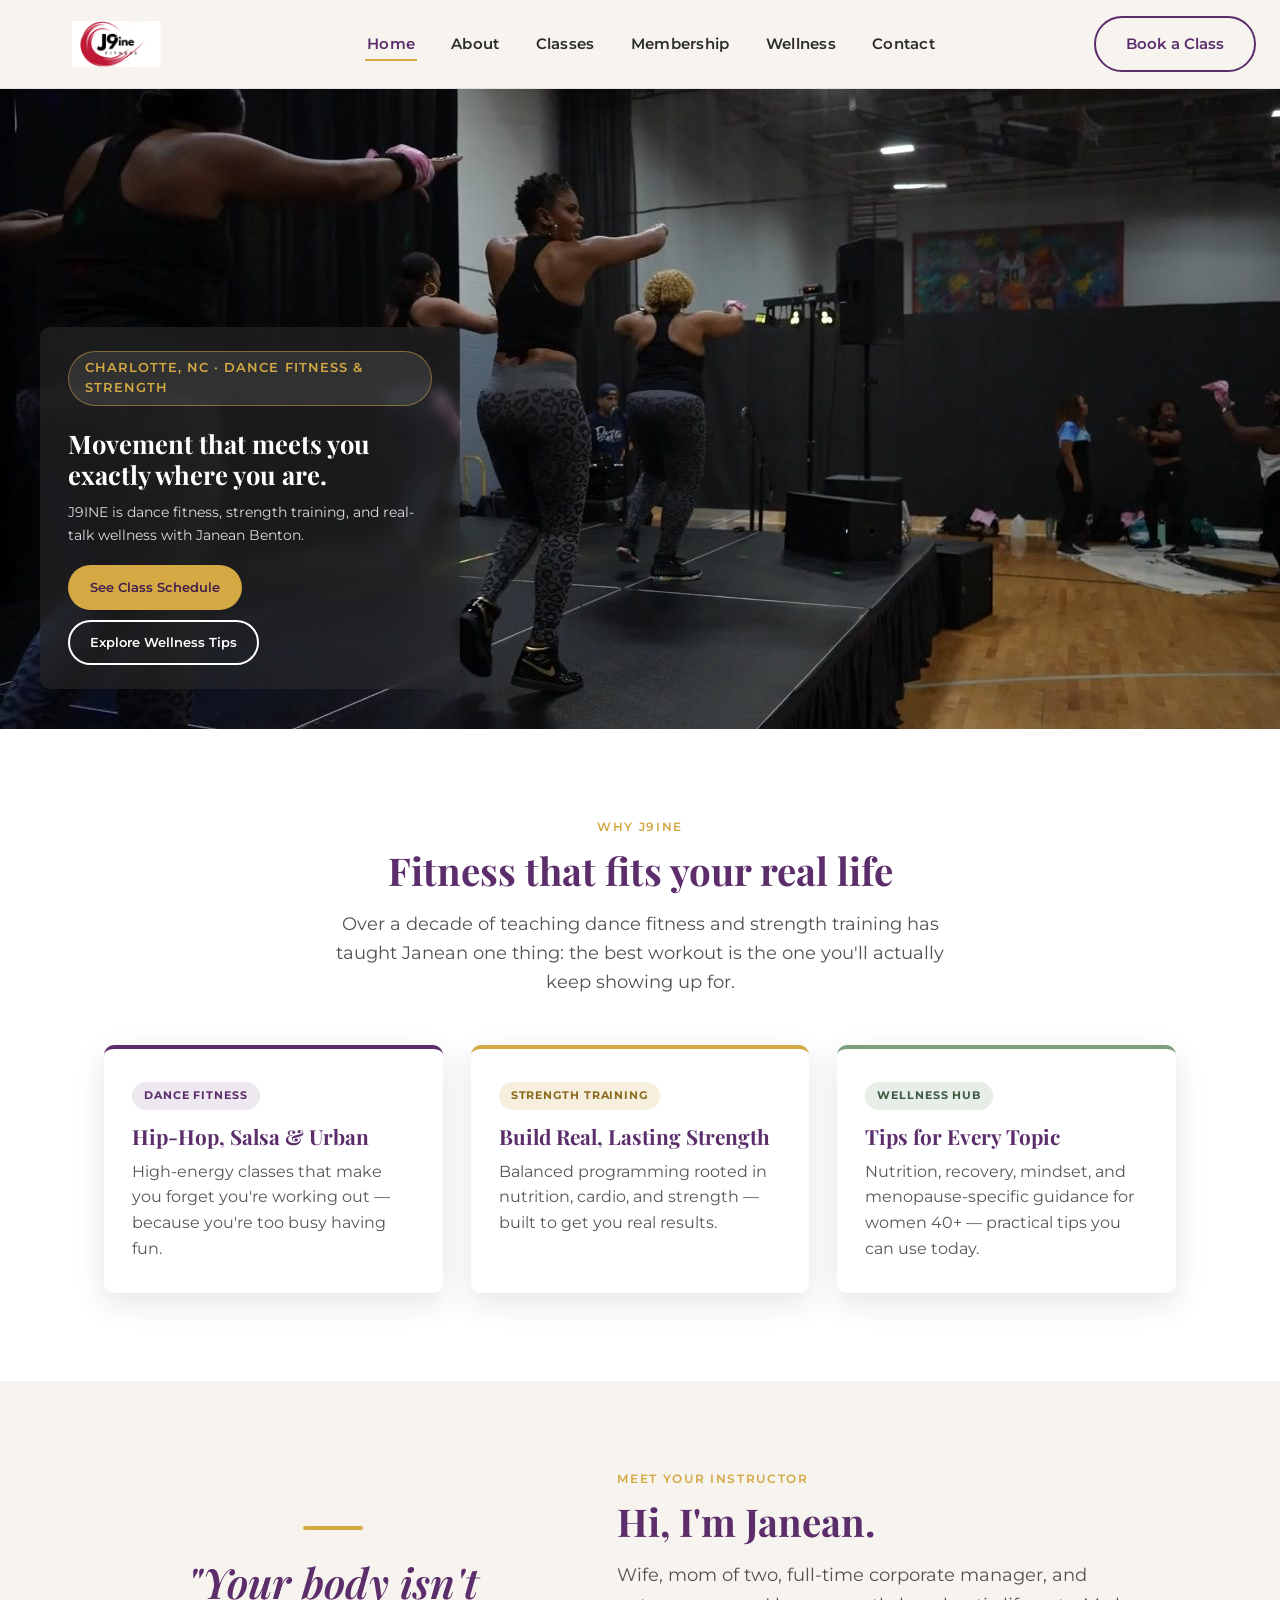
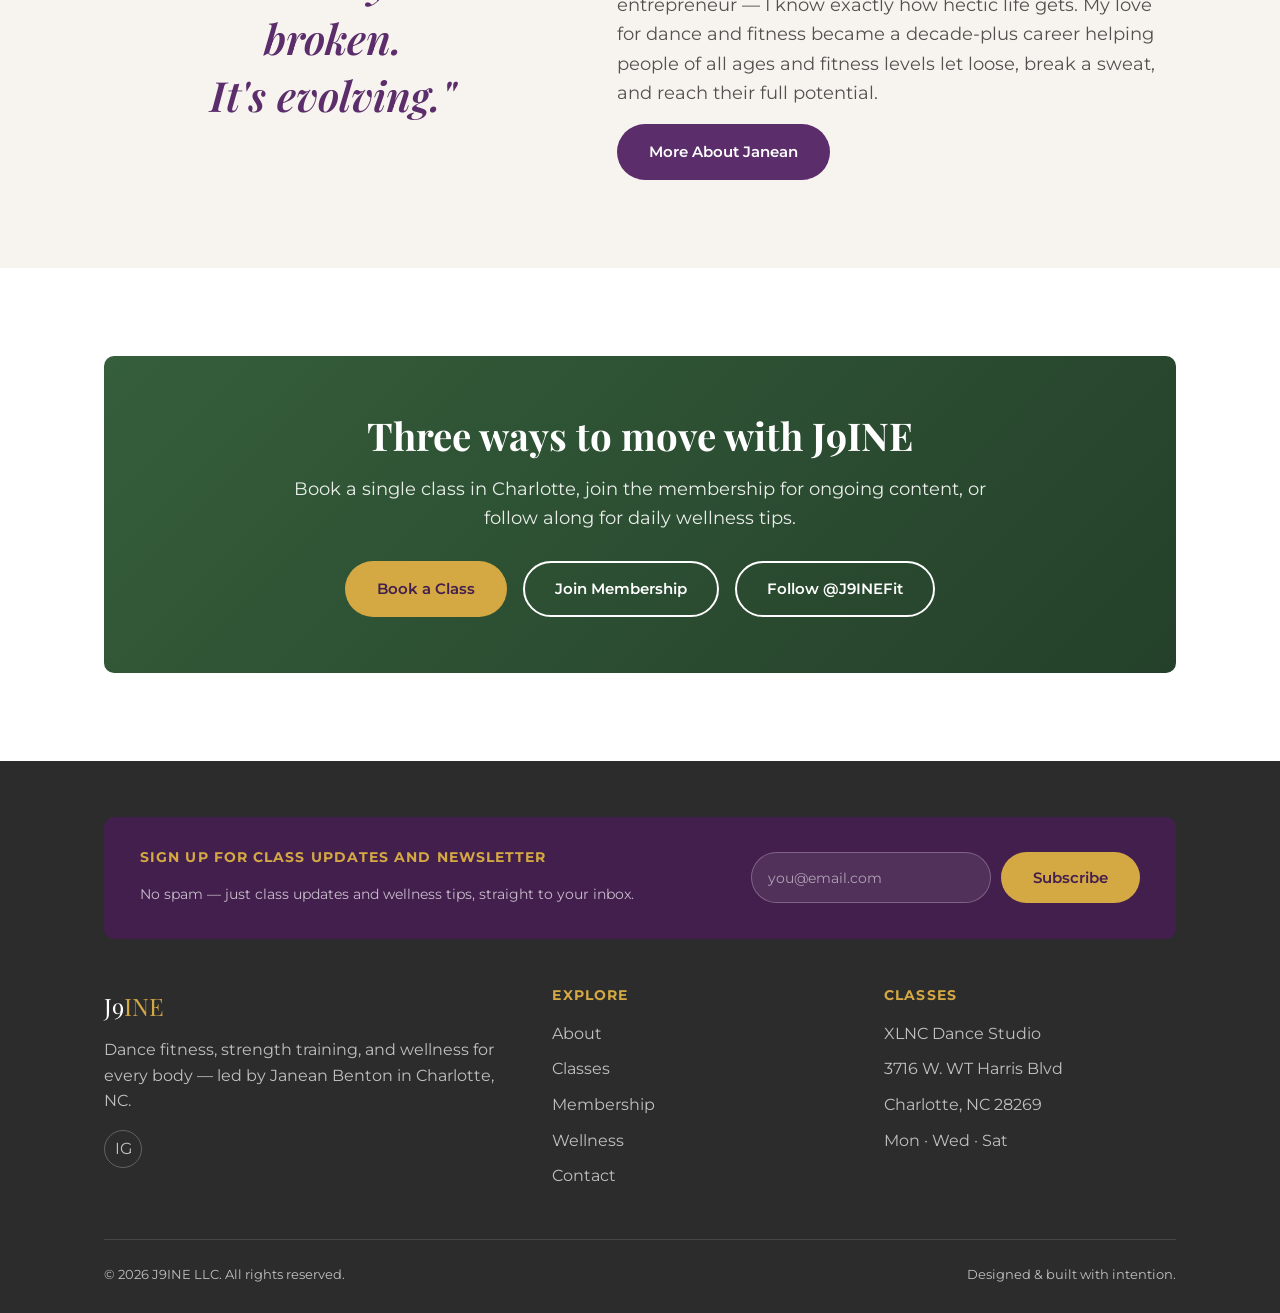
==== index.html @ dcf33125 "Use exact first-frame poster to eliminate hero video flash Extracted a real still frame from hero-vi" ====
<!doctype html>
<html lang="en">
<head>
<meta charset="UTF-8">
<meta name="viewport" content="width=device-width, initial-scale=1.0">
<title>J9INE | Dance Fitness &amp; Strength Training with Janean Benton</title>
<meta name="description" content="J9INE is dance fitness and strength training with Janean Benton in Charlotte, NC — plus a wellness hub with tips on nutrition, strength, mindset, and menopause fitness for women 40+.">
<link rel="canonical" href="https://www.j9ine.com/">

<meta property="og:type" content="website">
<meta property="og:title" content="J9INE | Dance Fitness & Strength Training with Janean Benton">
<meta property="og:description" content="Dance fitness, strength training, and wellness tips for every body and every stage — led by Janean Benton in Charlotte, NC.">
<meta property="og:url" content="https://www.j9ine.com/">
<meta property="og:site_name" content="J9INE">
<meta name="twitter:card" content="summary_large_image">

<link rel="icon" type="image/png" sizes="32x32" href="assets/favicon-32.png">
<link rel="apple-touch-icon" href="assets/apple-touch-icon.png">

<link rel="preconnect" href="https://fonts.googleapis.com">
<link rel="preconnect" href="https://fonts.gstatic.com" crossorigin>
<link href="https://fonts.googleapis.com/css2?family=Playfair+Display:ital,wght@0,600;0,700;1,500&family=Montserrat:wght@300;400;500;600;700&display=swap" rel="stylesheet">
<link rel="stylesheet" href="css/styles.css">

<script type="application/ld+json">
{
  "@context": "https://schema.org",
  "@type": "ExerciseGym",
  "name": "J9INE",
  "founder": {
    "@type": "Person",
    "name": "Janean Benton"
  },
  "url": "https://www.j9ine.com/",
  "address": {
    "@type": "PostalAddress",
    "streetAddress": "3716 W. WT Harris Blvd",
    "addressLocality": "Charlotte",
    "addressRegion": "NC",
    "postalCode": "28269",
    "addressCountry": "US"
  },
  "sameAs": [
    "https://www.instagram.com/J9INEFit"
  ]
}
</script>
</head>
<body>

<header class="site-header">
  <nav class="nav">
    <a href="index.html" class="logo"><img src="assets/logo.png" alt="J9INE Fitness"></a>
    <ul class="nav-links">
      <li><a href="index.html" class="active">Home</a></li>
      <li><a href="about.html">About</a></li>
      <li><a href="classes.html">Classes</a></li>
      <li><a href="membership.html">Membership</a></li>
      <li><a href="wellness.html">Wellness</a></li>
      <li><a href="contact.html">Contact</a></li>
    </ul>
    <div class="nav-cta">
      <a href="classes.html#book" class="btn btn-outline-plum">Book a Class</a>
      <button class="nav-toggle" aria-label="Toggle menu"><span></span><span></span><span></span></button>
    </div>
  </nav>
</header>

<section class="hero hero-video-hero">
  <video class="hero-bg-video" src="assets/hero-video.mp4" poster="assets/hero-poster.jpg" autoplay muted loop playsinline preload="auto"></video>
  <div class="hero-corner">
    <span class="hero-badge">Charlotte, NC · Dance Fitness &amp; Strength</span>
    <h1>Movement that meets you<br>exactly where you are.</h1>
    <p class="lede">J9INE is dance fitness, strength training, and real-talk wellness with Janean Benton.</p>
    <div class="cta-row">
      <a href="classes.html" class="btn btn-gold">See Class Schedule</a>
      <a href="wellness.html" class="btn btn-outline">Explore Wellness Tips</a>
    </div>
  </div>
</section>

<section>
  <div class="container">
    <div class="section-head">
      <span class="eyebrow">Why J9INE</span>
      <h2>Fitness that fits your real life</h2>
      <p class="lede" style="margin:0 auto;">Over a decade of teaching dance fitness and strength training has taught Janean one thing: the best workout is the one you'll actually keep showing up for.</p>
    </div>
    <div class="grid grid-3">
      <div class="card plum">
        <span class="tag tag-plum">Dance Fitness</span>
        <h3>Hip-Hop, Salsa &amp; Urban</h3>
        <p>High-energy classes that make you forget you're working out — because you're too busy having fun.</p>
      </div>
      <div class="card">
        <span class="tag tag-gold">Strength Training</span>
        <h3>Build Real, Lasting Strength</h3>
        <p>Balanced programming rooted in nutrition, cardio, and strength — built to get you real results.</p>
      </div>
      <div class="card sage">
        <span class="tag tag-sage">Wellness Hub</span>
        <h3>Tips for Every Topic</h3>
        <p>Nutrition, recovery, mindset, and menopause-specific guidance for women 40+ — practical tips you can use today.</p>
      </div>
    </div>
  </div>
</section>

<section class="section-cream">
  <div class="container split">
    <p class="big-quote">"Your body isn't broken.<br>It's evolving."</p>
    <div>
      <span class="eyebrow">Meet Your Instructor</span>
      <h2>Hi, I'm Janean.</h2>
      <p class="lede">Wife, mom of two, full-time corporate manager, and entrepreneur — I know exactly how hectic life gets. My love for dance and fitness became a decade-plus career helping people of all ages and fitness levels let loose, break a sweat, and reach their full potential.</p>
      <a href="about.html" class="btn btn-primary">More About Janean</a>
    </div>
  </div>
</section>

<section>
  <div class="container">
    <div class="cta-banner">
      <h2>Three ways to move with J9INE</h2>
      <p class="lede" style="margin:0 auto 28px;color:rgba(255,255,255,0.9);">Book a single class in Charlotte, join the membership for ongoing content, or follow along for daily wellness tips.</p>
      <div class="cta-row" style="justify-content:center;">
        <a href="classes.html#book" class="btn btn-gold">Book a Class</a>
        <a href="membership.html" class="btn btn-outline">Join Membership</a>
        <a href="https://www.instagram.com/J9INEFit" target="_blank" rel="noopener" class="btn btn-outline">Follow @J9INEFit</a>
      </div>
    </div>
  </div>
</section>

<footer class="site-footer">
  <div class="container">
    <div class="newsletter-bar">
      <div>
        <h4>Sign Up for Class Updates and Newsletter</h4>
        <p>No spam — just class updates and wellness tips, straight to your inbox.</p>
      </div>
      <form class="newsletter-form" action="https://formspree.io/f/YOUR_NEWSLETTER_FORM_ID" method="POST">
        <input type="email" name="email" placeholder="you@email.com" required>
        <input type="hidden" name="form_type" value="newsletter">
        <button type="submit" class="btn btn-gold">Subscribe</button>
      </form>
    </div>

    <div class="footer-grid">
      <div>
        <div class="footer-logo">J9<span>INE</span></div>
        <p>Dance fitness, strength training, and wellness for every body — led by Janean Benton in Charlotte, NC.</p>
        <div class="social-row">
          <a href="https://www.instagram.com/J9INEFit" target="_blank" rel="noopener" aria-label="Instagram">IG</a>
        </div>
      </div>
      <div>
        <h4>Explore</h4>
        <ul class="footer-links">
          <li><a href="about.html">About</a></li>
          <li><a href="classes.html">Classes</a></li>
          <li><a href="membership.html">Membership</a></li>
          <li><a href="wellness.html">Wellness</a></li>
          <li><a href="contact.html">Contact</a></li>
        </ul>
      </div>
      <div>
        <h4>Classes</h4>
        <ul class="footer-links">
          <li>XLNC Dance Studio</li>
          <li>3716 W. WT Harris Blvd</li>
          <li>Charlotte, NC 28269</li>
          <li>Mon · Wed · Sat</li>
        </ul>
      </div>
    </div>
    <div class="footer-bottom">
      <span>&copy; <span id="year"></span> J9INE LLC. All rights reserved.</span>
      <span>Designed &amp; built with intention.</span>
    </div>
  </div>
</footer>
<a href="classes.html#book" class="mobile-book-cta">Book a Class</a>
<script src="js/main.js"></script>
</body>
</html>
---- css/styles.css ----
/* ============================================
   J9INE — Design System
   Deep Plum / Warm Gold / Sage Green / Cream / Charcoal
   ============================================ */

:root {
  --plum: #5C2D6B;
  --plum-dark: #431f4d;
  --gold: #D4A843;
  --sage: #7A9E7E;
  --cream: #F7F3EE;
  --charcoal: #2C2C2C;
  --white: #FFFFFF;

  --font-display: 'Playfair Display', Georgia, serif;
  --font-body: 'Montserrat', -apple-system, BlinkMacSystemFont, sans-serif;

  --container: 1120px;
  --radius: 10px;
  --shadow: 0 10px 30px rgba(44, 44, 44, 0.12);
}

*, *::before, *::after { box-sizing: border-box; }

html { scroll-behavior: smooth; }

body {
  margin: 0;
  font-family: var(--font-body);
  color: var(--charcoal);
  background: var(--white);
  line-height: 1.6;
  -webkit-font-smoothing: antialiased;
}

img { max-width: 100%; display: block; }

a { color: inherit; text-decoration: none; }

.container {
  width: 100%;
  max-width: var(--container);
  margin: 0 auto;
  padding: 0 24px;
}

h1, h2, h3, h4 {
  font-family: var(--font-display);
  color: var(--plum);
  line-height: 1.2;
  margin: 0 0 16px;
}

h1 { font-size: clamp(2.2rem, 5vw, 3.6rem); }
h2 { font-size: clamp(1.7rem, 3.5vw, 2.4rem); }
h3 { font-size: 1.3rem; }

p { margin: 0 0 16px; }

.eyebrow {
  font-family: var(--font-body);
  font-weight: 600;
  letter-spacing: 0.14em;
  text-transform: uppercase;
  font-size: 0.75rem;
  color: var(--gold);
  display: block;
  margin-bottom: 10px;
}

.lede {
  font-size: 1.15rem;
  color: #55504f;
  max-width: 60ch;
}

/* ---------- Buttons ---------- */
.btn {
  display: inline-block;
  font-family: var(--font-body);
  font-weight: 600;
  font-size: 0.95rem;
  padding: 14px 30px;
  border-radius: 999px;
  border: 2px solid transparent;
  cursor: pointer;
  transition: transform 0.15s ease, box-shadow 0.15s ease, background 0.15s ease, color 0.15s ease;
}
.btn:hover { transform: translateY(-2px); }

.btn-primary {
  background: var(--plum);
  color: var(--white);
}
.btn-primary:hover { background: var(--plum-dark); box-shadow: var(--shadow); }

.btn-gold {
  background: var(--gold);
  color: var(--plum-dark);
}
.btn-gold:hover { box-shadow: var(--shadow); }

.btn-outline {
  background: transparent;
  color: var(--white);
  border-color: var(--white);
}
.btn-outline:hover { background: var(--white); color: var(--plum); }

.btn-outline-plum {
  background: transparent;
  color: var(--plum);
  border-color: var(--plum);
}
.btn-outline-plum:hover { background: var(--plum); color: var(--white); }

.cta-row {
  display: flex;
  gap: 16px;
  flex-wrap: wrap;
}

/* ---------- Header / Nav ---------- */
.site-header {
  position: sticky;
  top: 0;
  z-index: 100;
  background: rgba(247, 243, 238, 0.92);
  backdrop-filter: blur(6px);
  border-bottom: 1px solid rgba(92, 45, 107, 0.1);
}

.nav {
  display: flex;
  align-items: center;
  justify-content: space-between;
  padding: 16px 24px;
}

.logo {
  display: flex;
  align-items: center;
  font-family: var(--font-display);
  font-weight: 700;
  font-size: 1.6rem;
  color: var(--plum);
  letter-spacing: 0.03em;
}
.logo span { color: var(--gold); }
.logo img {
  height: 46px;
  width: auto;
  display: block;
}

.nav-links {
  display: flex;
  gap: 32px;
  list-style: none;
  margin: 0;
  padding: 0;
}

.nav-links a {
  font-weight: 600;
  font-size: 0.92rem;
  letter-spacing: 0.02em;
  color: var(--charcoal);
  padding: 6px 2px;
  border-bottom: 2px solid transparent;
  transition: color 0.15s ease, border-color 0.15s ease;
}
.nav-links a:hover,
.nav-links a.active {
  color: var(--plum);
  border-color: var(--gold);
}

.nav-cta { display: flex; gap: 12px; align-items: center; }

.nav-toggle {
  display: none;
  background: none;
  border: none;
  cursor: pointer;
  padding: 8px;
}
.nav-toggle span {
  display: block;
  width: 26px;
  height: 2px;
  background: var(--plum);
  margin: 5px 0;
  transition: 0.2s;
}

/* ---------- Hero ---------- */
.hero {
  background: linear-gradient(160deg, var(--plum) 0%, var(--plum-dark) 65%);
  color: var(--white);
  padding: 96px 0 110px;
  position: relative;
  overflow: hidden;
}
.hero::after {
  content: "";
  position: absolute;
  right: -120px;
  top: -120px;
  width: 420px;
  height: 420px;
  border-radius: 50%;
  background: radial-gradient(circle, rgba(212,168,67,0.35) 0%, rgba(212,168,67,0) 70%);
}
.hero .container { position: relative; z-index: 1; }
.hero h1 { color: var(--white); }
.hero .lede { color: rgba(255,255,255,0.85); }

.hero-video-hero {
  padding: 0;
  min-height: 640px;
  display: flex;
  align-items: flex-end;
  justify-content: flex-start;
}
.hero-video-hero::after {
  display: none;
}
.hero-bg-video {
  position: absolute;
  inset: 0;
  width: 100%;
  height: 100%;
  object-fit: cover;
  z-index: 0;
}
.hero-corner {
  position: relative;
  z-index: 2;
  max-width: 420px;
  margin: 0 0 40px 40px;
  padding: 24px 28px;
  background: rgba(44,44,44,0.55);
  backdrop-filter: blur(6px);
  -webkit-backdrop-filter: blur(6px);
  border-radius: var(--radius);
}
.hero-corner h1 {
  font-size: clamp(1.3rem, 2vw, 1.8rem);
  margin-bottom: 12px;
}
.hero-corner .lede {
  font-size: 0.9rem;
  margin-bottom: 18px;
}
.hero-corner .cta-row {
  gap: 10px;
}
.hero-corner .btn {
  padding: 10px 20px;
  font-size: 0.82rem;
}

.about-photo {
  justify-self: center;
  max-height: 480px;
  width: auto;
  max-width: 100%;
  object-fit: contain;
  filter: drop-shadow(0 20px 30px rgba(0,0,0,0.25));
}

.big-quote {
  font-family: var(--font-display);
  font-style: italic;
  font-weight: 600;
  color: var(--plum);
  font-size: clamp(1.8rem, 3.4vw, 2.6rem);
  line-height: 1.35;
  text-align: center;
  max-width: 14ch;
  margin: 0 auto;
  position: relative;
}
.big-quote::before {
  content: "";
  display: block;
  width: 60px;
  height: 4px;
  background: var(--gold);
  margin: 0 auto 24px;
  border-radius: 2px;
}

.hero-badge {
  display: inline-flex;
  align-items: center;
  gap: 8px;
  background: rgba(255,255,255,0.1);
  border: 1px solid rgba(212,168,67,0.5);
  color: var(--gold);
  padding: 6px 16px;
  border-radius: 999px;
  font-size: 0.8rem;
  font-weight: 600;
  letter-spacing: 0.08em;
  text-transform: uppercase;
  margin-bottom: 22px;
}

/* ---------- Sections ---------- */
section { padding: 88px 0; }
.section-cream { background: var(--cream); }
.section-charcoal { background: var(--charcoal); color: var(--white); }
.section-charcoal h2, .section-charcoal h3 { color: var(--white); }
.section-charcoal .lede { color: rgba(255,255,255,0.75); }

.section-head {
  max-width: 640px;
  margin: 0 auto 48px;
  text-align: center;
}
.section-head.left { margin: 0 0 48px; text-align: left; }

/* ---------- Cards / Grids ---------- */
.grid {
  display: grid;
  gap: 28px;
}
.grid-3 { grid-template-columns: repeat(3, 1fr); }
.grid-2 { grid-template-columns: repeat(2, 1fr); }

.card {
  background: var(--white);
  border-radius: var(--radius);
  padding: 32px 28px;
  box-shadow: var(--shadow);
  border-top: 4px solid var(--gold);
}
.card.plum { border-top-color: var(--plum); }
.card.sage { border-top-color: var(--sage); }

.card h3 { margin-bottom: 10px; }
.card p { color: #5a5654; margin-bottom: 0; }

.tag {
  display: inline-block;
  font-size: 0.7rem;
  font-weight: 700;
  letter-spacing: 0.08em;
  text-transform: uppercase;
  padding: 5px 12px;
  border-radius: 999px;
  margin-bottom: 14px;
}
.tag-plum { background: rgba(92,45,107,0.1); color: var(--plum); }
.tag-gold { background: rgba(212,168,67,0.18); color: #8a6b1f; }
.tag-sage { background: rgba(122,158,126,0.18); color: #3f5a42; }

/* ---------- About / image split ---------- */
.split {
  display: grid;
  grid-template-columns: 0.9fr 1.1fr;
  gap: 56px;
  align-items: center;
}
.split img, .img-placeholder {
  border-radius: var(--radius);
  box-shadow: var(--shadow);
}
.img-placeholder {
  aspect-ratio: 4/5;
  background: linear-gradient(150deg, var(--sage), var(--plum));
  display: flex;
  align-items: center;
  justify-content: center;
  color: rgba(255,255,255,0.85);
  font-family: var(--font-display);
  font-style: italic;
  text-align: center;
  padding: 24px;
}

/* ---------- Schedule table ---------- */
.schedule {
  width: 100%;
  border-collapse: collapse;
  background: var(--white);
  border-radius: var(--radius);
  overflow: hidden;
  box-shadow: var(--shadow);
}
.schedule th, .schedule td {
  padding: 16px 20px;
  text-align: left;
  border-bottom: 1px solid #eee6dc;
}
.schedule th {
  background: var(--plum);
  color: var(--white);
  font-size: 0.8rem;
  letter-spacing: 0.06em;
  text-transform: uppercase;
}
.schedule tr:last-child td { border-bottom: none; }

/* ---------- Forms ---------- */
.form {
  max-width: 620px;
  margin: 0 auto;
  background: var(--white);
  padding: 40px;
  border-radius: var(--radius);
  box-shadow: var(--shadow);
}
.form label {
  display: block;
  font-weight: 600;
  font-size: 0.85rem;
  margin-bottom: 6px;
  color: var(--plum);
}
.form input, .form textarea, .form select {
  width: 100%;
  padding: 12px 14px;
  margin-bottom: 20px;
  border: 1px solid #ddd3c8;
  border-radius: 8px;
  font-family: var(--font-body);
  font-size: 0.95rem;
  background: var(--cream);
}
.form input:focus, .form textarea:focus {
  outline: 2px solid var(--gold);
  outline-offset: 1px;
}

/* ---------- CTA banner ---------- */
.cta-banner {
  background: linear-gradient(135deg, #355E3B, #24402a);
  color: var(--white);
  border-radius: var(--radius);
  padding: 56px;
  text-align: center;
}
.cta-banner h2 { color: var(--white); }

/* ---------- Newsletter ---------- */
.newsletter-bar {
  background: var(--plum-dark);
  border-radius: var(--radius);
  padding: 32px 36px;
  margin-bottom: 48px;
  display: flex;
  align-items: center;
  justify-content: space-between;
  flex-wrap: wrap;
  gap: 20px;
}
.newsletter-bar h4 {
  color: var(--white);
  font-family: var(--font-display);
  font-size: 1.3rem;
  font-weight: 700;
  text-transform: none;
  letter-spacing: 0;
  margin: 0 0 4px;
}
.newsletter-bar p {
  margin: 0;
  color: rgba(255,255,255,0.7);
  font-size: 0.9rem;
}
.newsletter-form {
  display: flex;
  gap: 10px;
  flex-wrap: wrap;
}
.newsletter-form input[type="email"] {
  padding: 12px 16px;
  border-radius: 999px;
  border: 1px solid rgba(255,255,255,0.25);
  background: rgba(255,255,255,0.08);
  color: var(--white);
  font-family: var(--font-body);
  font-size: 0.9rem;
  min-width: 240px;
}
.newsletter-form input[type="email"]::placeholder { color: rgba(255,255,255,0.55); }
.newsletter-form input[type="email"]:focus {
  outline: 2px solid var(--gold);
  outline-offset: 1px;
}

/* ---------- Footer ---------- */
.site-footer {
  background: var(--charcoal);
  color: rgba(255,255,255,0.7);
  padding: 56px 0 28px;
}
.footer-grid {
  display: grid;
  grid-template-columns: 1.4fr 1fr 1fr;
  gap: 40px;
  margin-bottom: 40px;
}
.site-footer h4 {
  color: var(--gold);
  font-family: var(--font-body);
  font-size: 0.85rem;
  letter-spacing: 0.08em;
  text-transform: uppercase;
  margin-bottom: 18px;
}
.footer-logo {
  font-family: var(--font-display);
  font-size: 1.5rem;
  color: var(--white);
  margin-bottom: 12px;
}
.footer-logo span { color: var(--gold); }
.footer-links { list-style: none; padding: 0; margin: 0; }
.footer-links li { margin-bottom: 10px; }
.footer-links a:hover { color: var(--gold); }
.social-row { display: flex; gap: 14px; margin-top: 8px; }
.social-row a {
  width: 38px; height: 38px;
  border: 1px solid rgba(255,255,255,0.25);
  border-radius: 50%;
  display: flex; align-items: center; justify-content: center;
  transition: background 0.15s ease, border-color 0.15s ease;
}
.social-row a:hover { background: var(--gold); border-color: var(--gold); color: var(--charcoal); }
.footer-bottom {
  border-top: 1px solid rgba(255,255,255,0.12);
  padding-top: 24px;
  font-size: 0.82rem;
  display: flex;
  justify-content: space-between;
  flex-wrap: wrap;
  gap: 12px;
}

/* ---------- Wellness article ---------- */
.article-hero {
  background: var(--charcoal);
  color: var(--white);
  padding: 70px 0 50px;
}
.article-body {
  max-width: 700px;
  margin: 0 auto;
  padding: 56px 24px;
}
.article-body h2 { margin-top: 40px; }
.article-body ul { padding-left: 22px; }
.article-body li { margin-bottom: 8px; }
.back-link { font-weight: 600; color: var(--plum); }

/* ---------- Mobile sticky booking CTA ---------- */
.mobile-book-cta {
  display: none;
}

/* ---------- Responsive ---------- */
@media (max-width: 860px) {
  .split { grid-template-columns: 1fr; }
  .grid-3 { grid-template-columns: 1fr 1fr; }
  .footer-grid { grid-template-columns: 1fr 1fr; }
  .about-photo { max-height: 320px; }
  .hero-video-hero { min-height: 480px; }
  .hero-corner { margin: 0 20px 24px; max-width: none; }
}

@media (max-width: 680px) {
  .nav-links, .nav-cta .btn-outline-plum { display: none; }
  .nav-toggle { display: block; }
  .nav.open .nav-links {
    display: flex;
    position: absolute;
    top: 100%;
    left: 0;
    right: 0;
    background: var(--cream);
    flex-direction: column;
    padding: 20px 24px;
    gap: 18px;
    border-bottom: 1px solid rgba(92,45,107,0.1);
  }
  .grid-3, .grid-2 { grid-template-columns: 1fr; }
  .footer-grid { grid-template-columns: 1fr; }
  .cta-banner { padding: 36px 24px; }
  .form { padding: 28px; }
  .newsletter-bar { flex-direction: column; align-items: flex-start; padding: 24px; }
  .newsletter-form { width: 100%; }
  .newsletter-form input[type="email"] { flex: 1; min-width: 0; }

  body { padding-bottom: 74px; }
  .mobile-book-cta {
    display: flex;
    align-items: center;
    justify-content: center;
    position: fixed;
    left: 50%;
    bottom: 18px;
    transform: translateX(-50%);
    z-index: 300;
    background: var(--gold);
    color: var(--plum-dark);
    font-weight: 700;
    font-size: 0.95rem;
    padding: 14px 34px;
    border-radius: 999px;
    box-shadow: 0 10px 26px rgba(0,0,0,0.35);
    white-space: nowrap;
  }
}
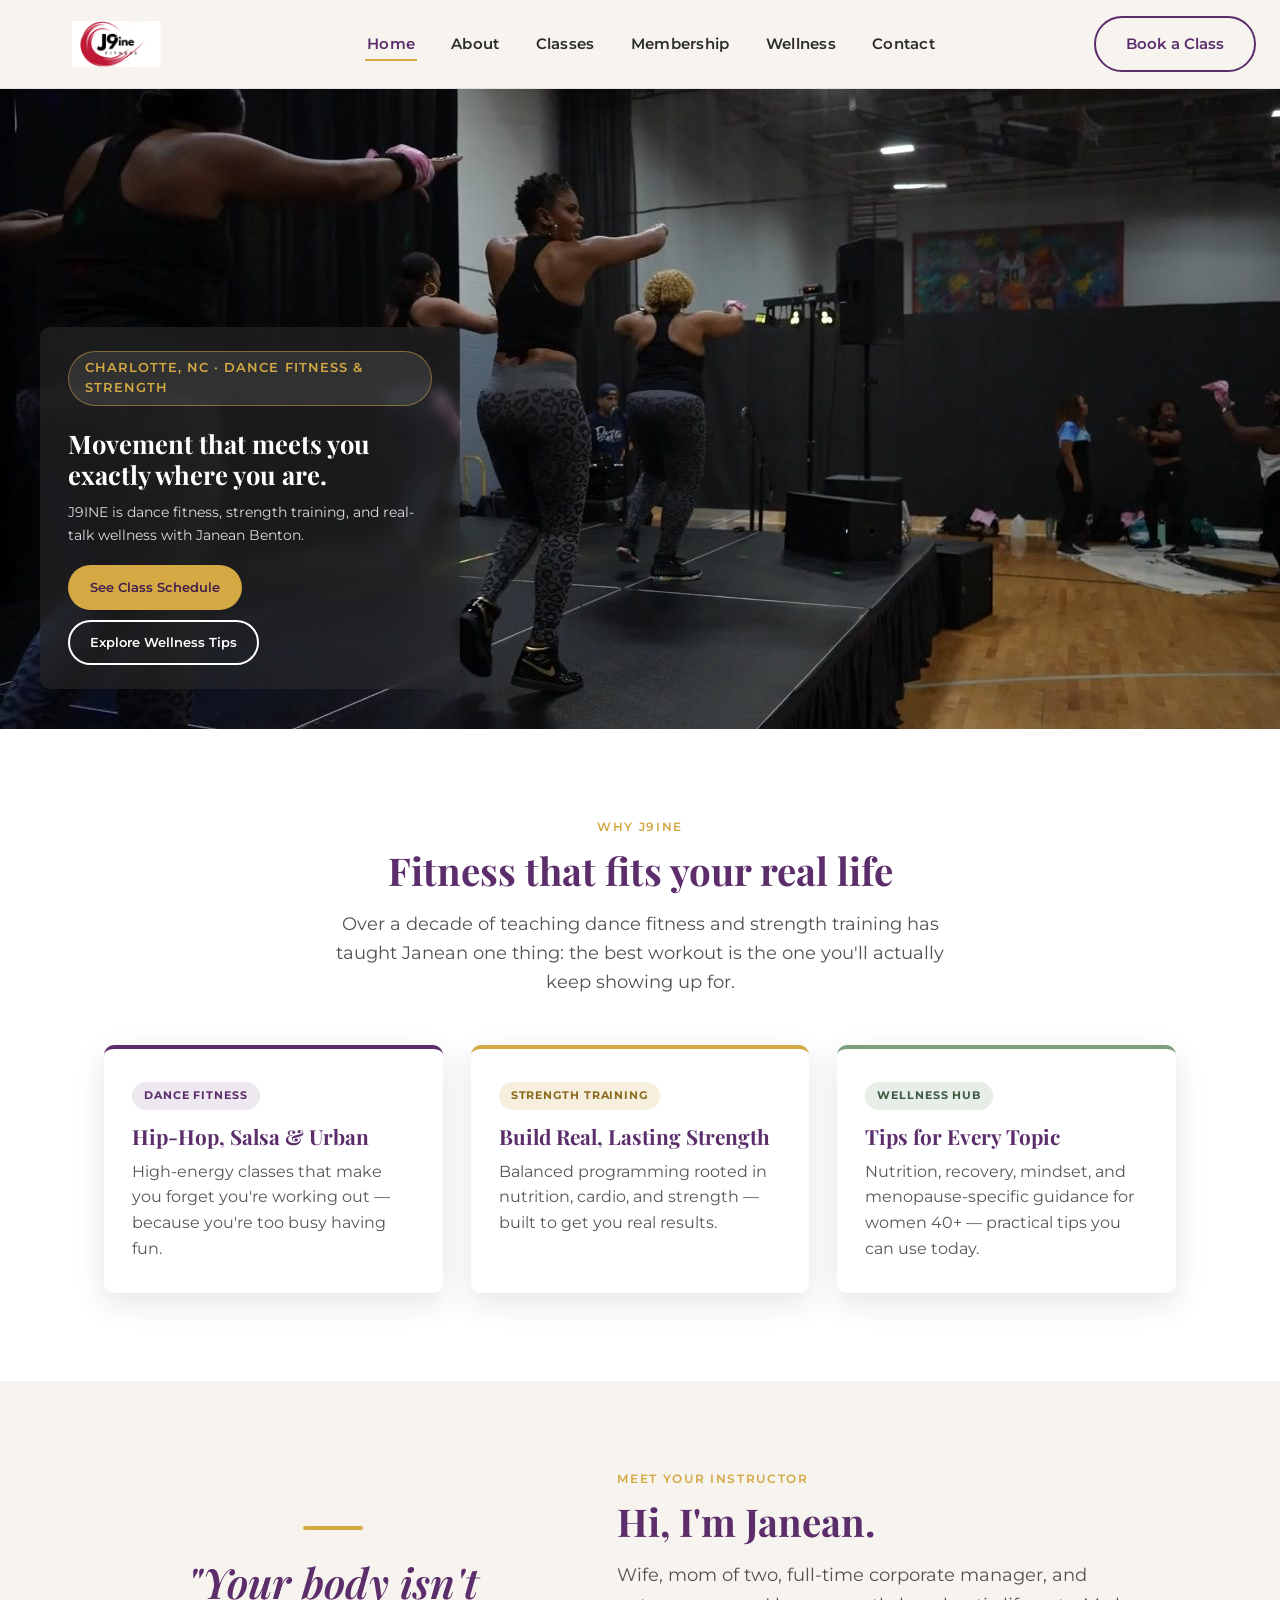
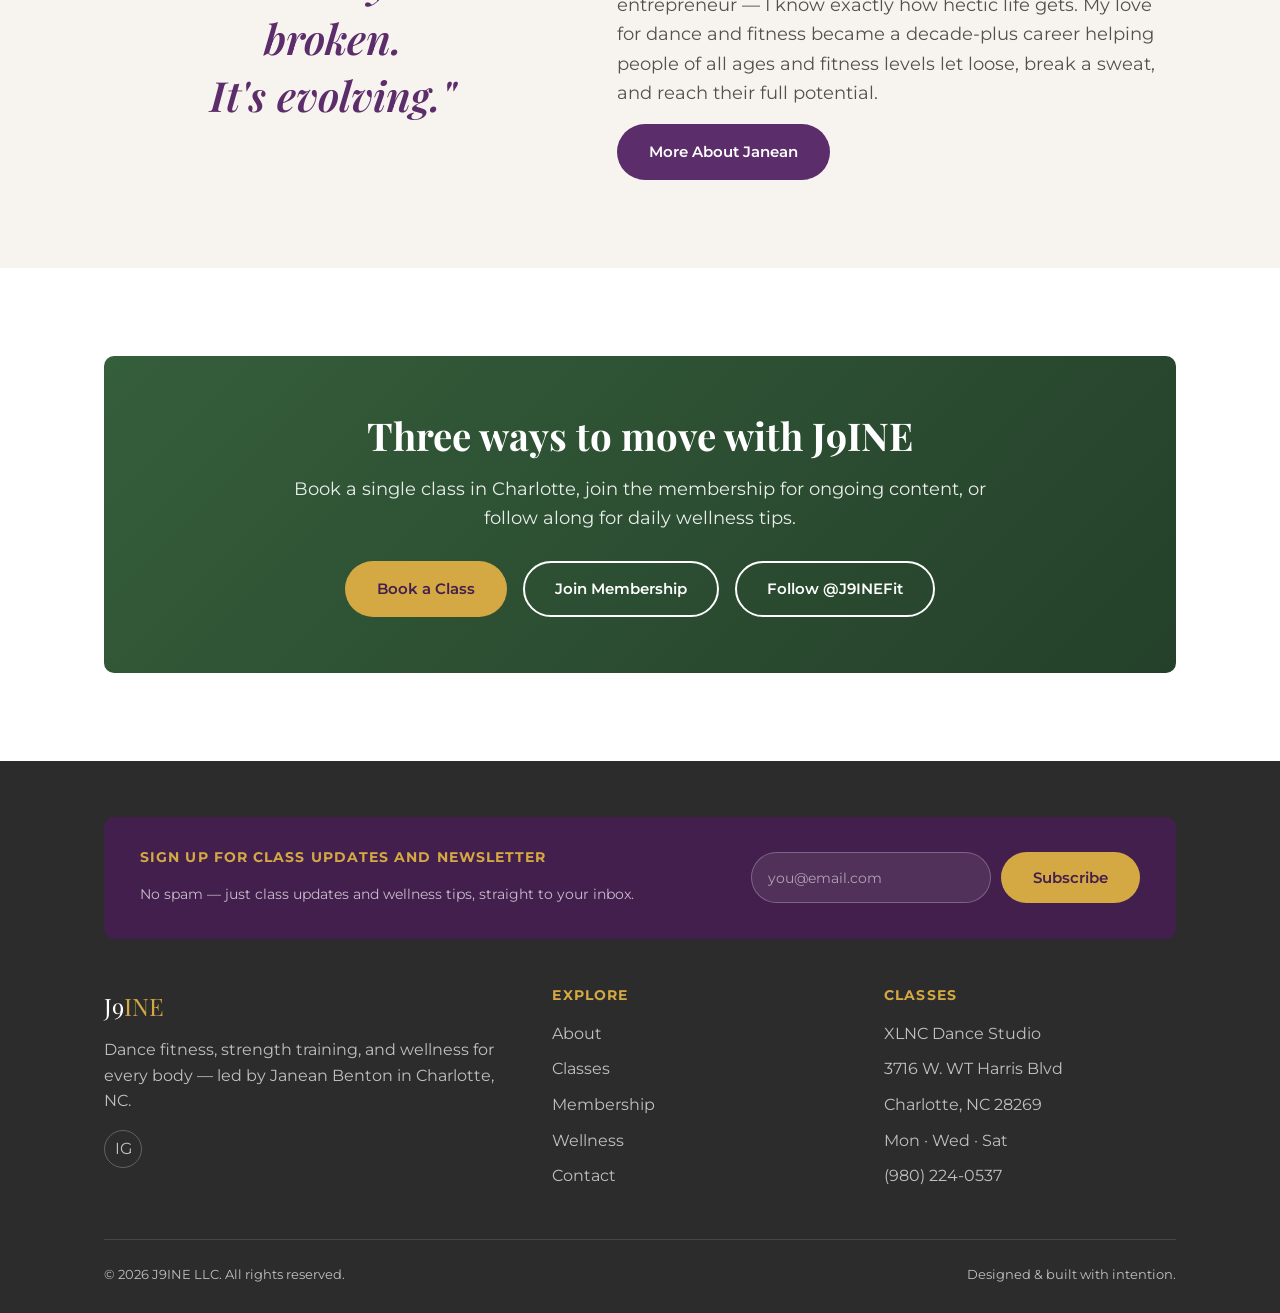
==== commit 1ceb03a7: "Add phone number for NAP consistency with Google Business Profile Adds (980) 224-0537 as a tap-to-ca" ====
--- a/index.html
+++ b/index.html
@@ -32,6 +32,7 @@
     "name": "Janean Benton"
   },
   "url": "https://www.j9ine.com/",
+  "telephone": "+1-980-224-0537",
   "address": {
     "@type": "PostalAddress",
     "streetAddress": "3716 W. WT Harris Blvd",
@@ -171,6 +172,7 @@
           <li>3716 W. WT Harris Blvd</li>
           <li>Charlotte, NC 28269</li>
           <li>Mon · Wed · Sat</li>
+          <li><a href="tel:+19802240537">(980) 224-0537</a></li>
         </ul>
       </div>
     </div>
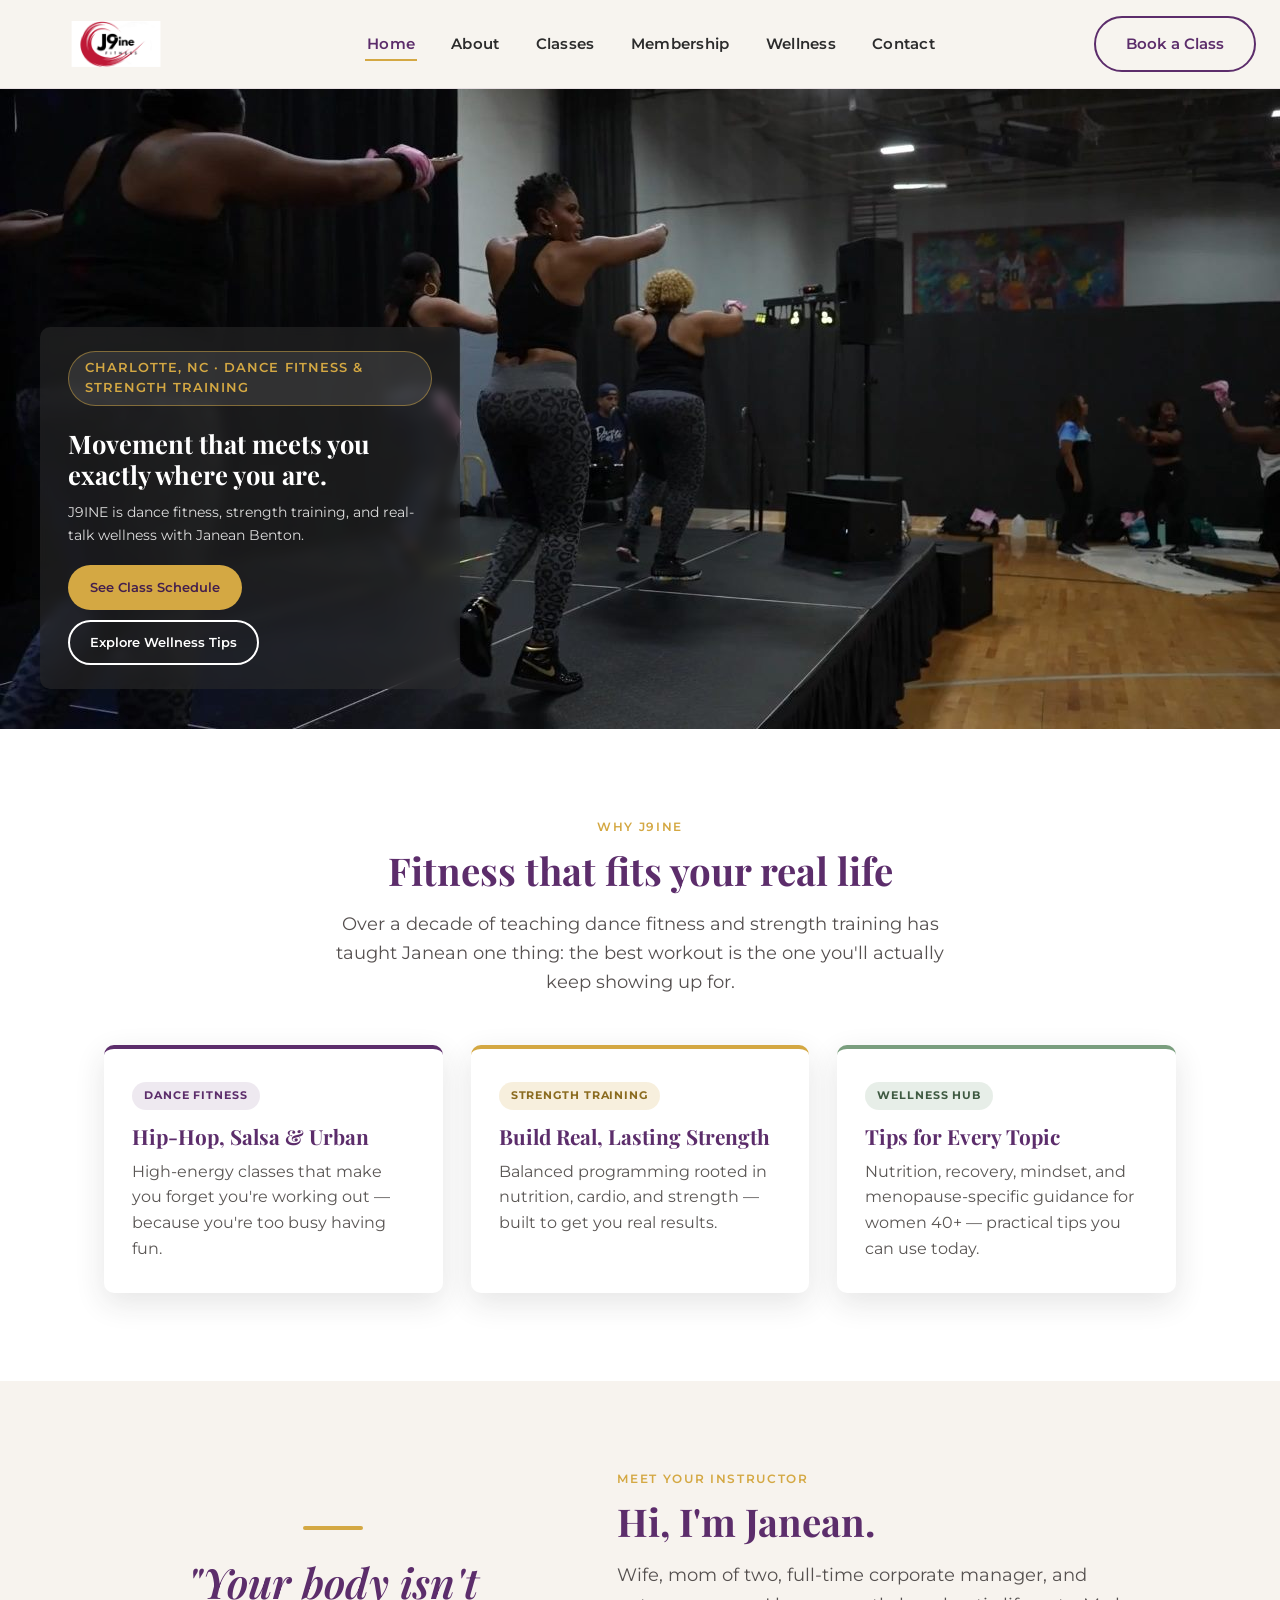
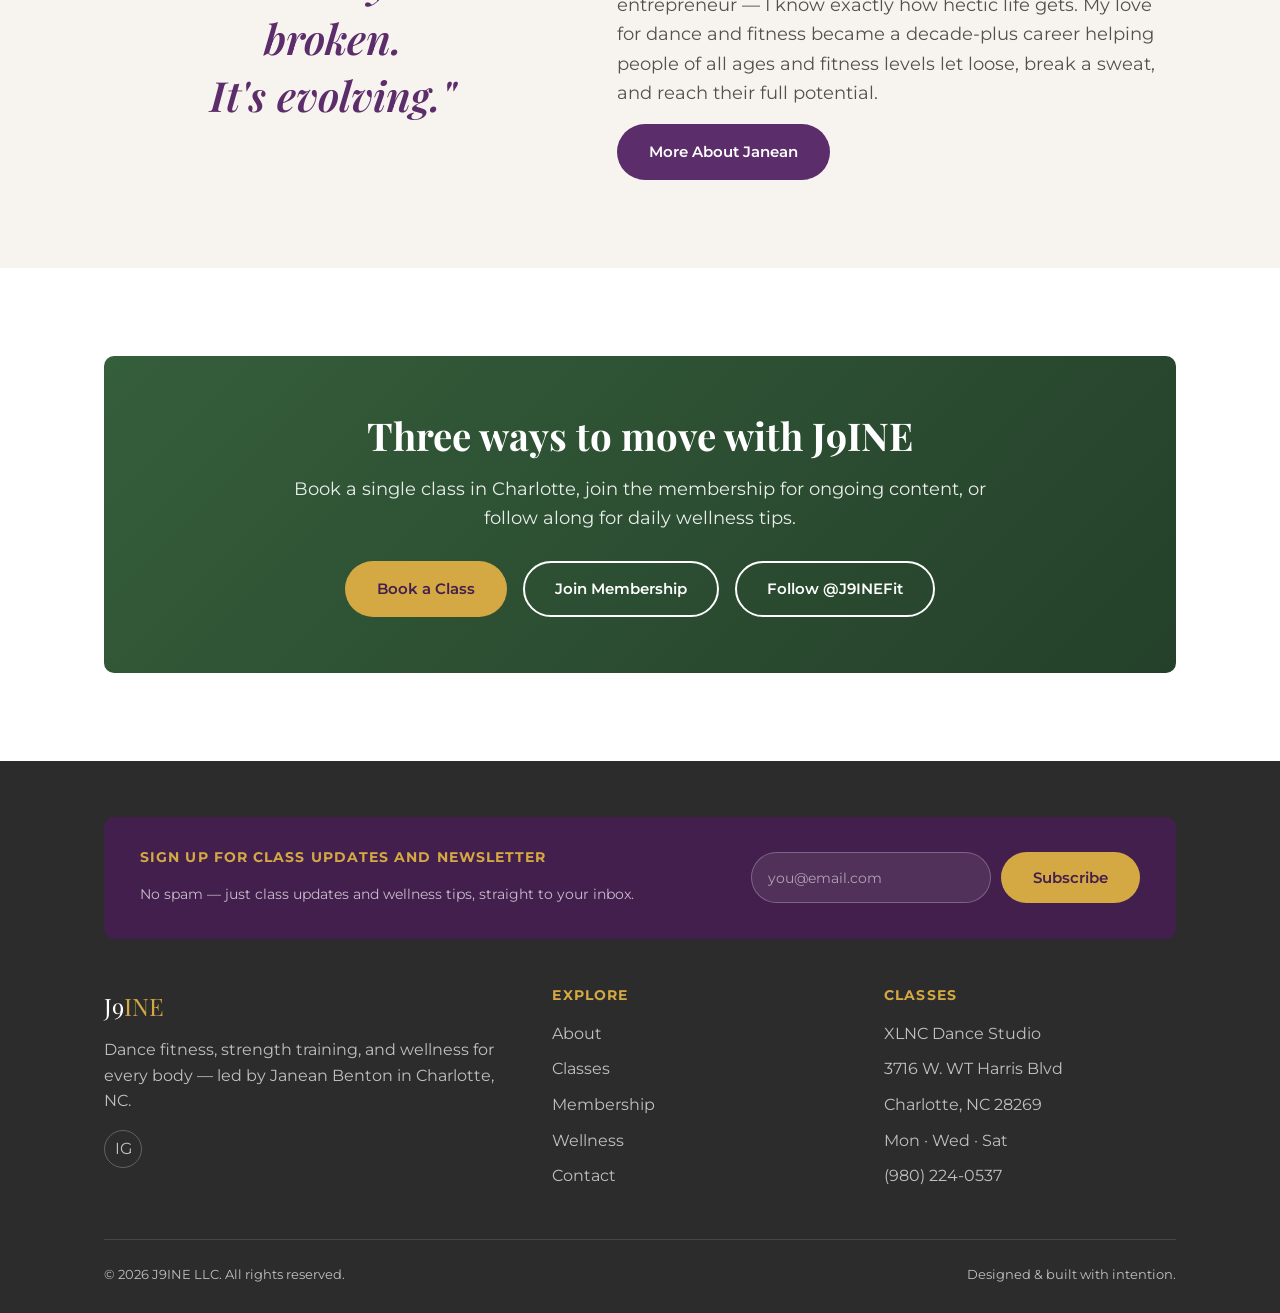
==== commit 5c8a522f: "Complete hero badge text: 'Strength' -> 'Strength Training'" ====
--- a/index.html
+++ b/index.html
@@ -3,16 +3,18 @@
 <head>
 <meta charset="UTF-8">
 <meta name="viewport" content="width=device-width, initial-scale=1.0">
-<title>J9INE | Dance Fitness &amp; Strength Training with Janean Benton</title>
+<title>J9INE | Dance Fitness &amp; Strength Training in Charlotte, NC</title>
 <meta name="description" content="J9INE is dance fitness and strength training with Janean Benton in Charlotte, NC — plus a wellness hub with tips on nutrition, strength, mindset, and menopause fitness for women 40+.">
 <link rel="canonical" href="https://www.j9ine.com/">
 
 <meta property="og:type" content="website">
-<meta property="og:title" content="J9INE | Dance Fitness & Strength Training with Janean Benton">
+<meta property="og:title" content="J9INE | Dance Fitness & Strength Training in Charlotte, NC">
 <meta property="og:description" content="Dance fitness, strength training, and wellness tips for every body and every stage — led by Janean Benton in Charlotte, NC.">
 <meta property="og:url" content="https://www.j9ine.com/">
+<meta property="og:image" content="https://www.j9ine.com/assets/hero-poster.jpg">
 <meta property="og:site_name" content="J9INE">
 <meta name="twitter:card" content="summary_large_image">
+<meta name="twitter:image" content="https://www.j9ine.com/assets/hero-poster.jpg">
 
 <link rel="icon" type="image/png" sizes="32x32" href="assets/favicon-32.png">
 <link rel="apple-touch-icon" href="assets/apple-touch-icon.png">
@@ -70,7 +72,7 @@
 <section class="hero hero-video-hero">
   <video class="hero-bg-video" src="assets/hero-video.mp4" poster="assets/hero-poster.jpg" autoplay muted loop playsinline preload="auto"></video>
   <div class="hero-corner">
-    <span class="hero-badge">Charlotte, NC · Dance Fitness &amp; Strength</span>
+    <span class="hero-badge">Charlotte, NC · Dance Fitness &amp; Strength Training</span>
     <h1>Movement that meets you<br>exactly where you are.</h1>
     <p class="lede">J9INE is dance fitness, strength training, and real-talk wellness with Janean Benton.</p>
     <div class="cta-row">
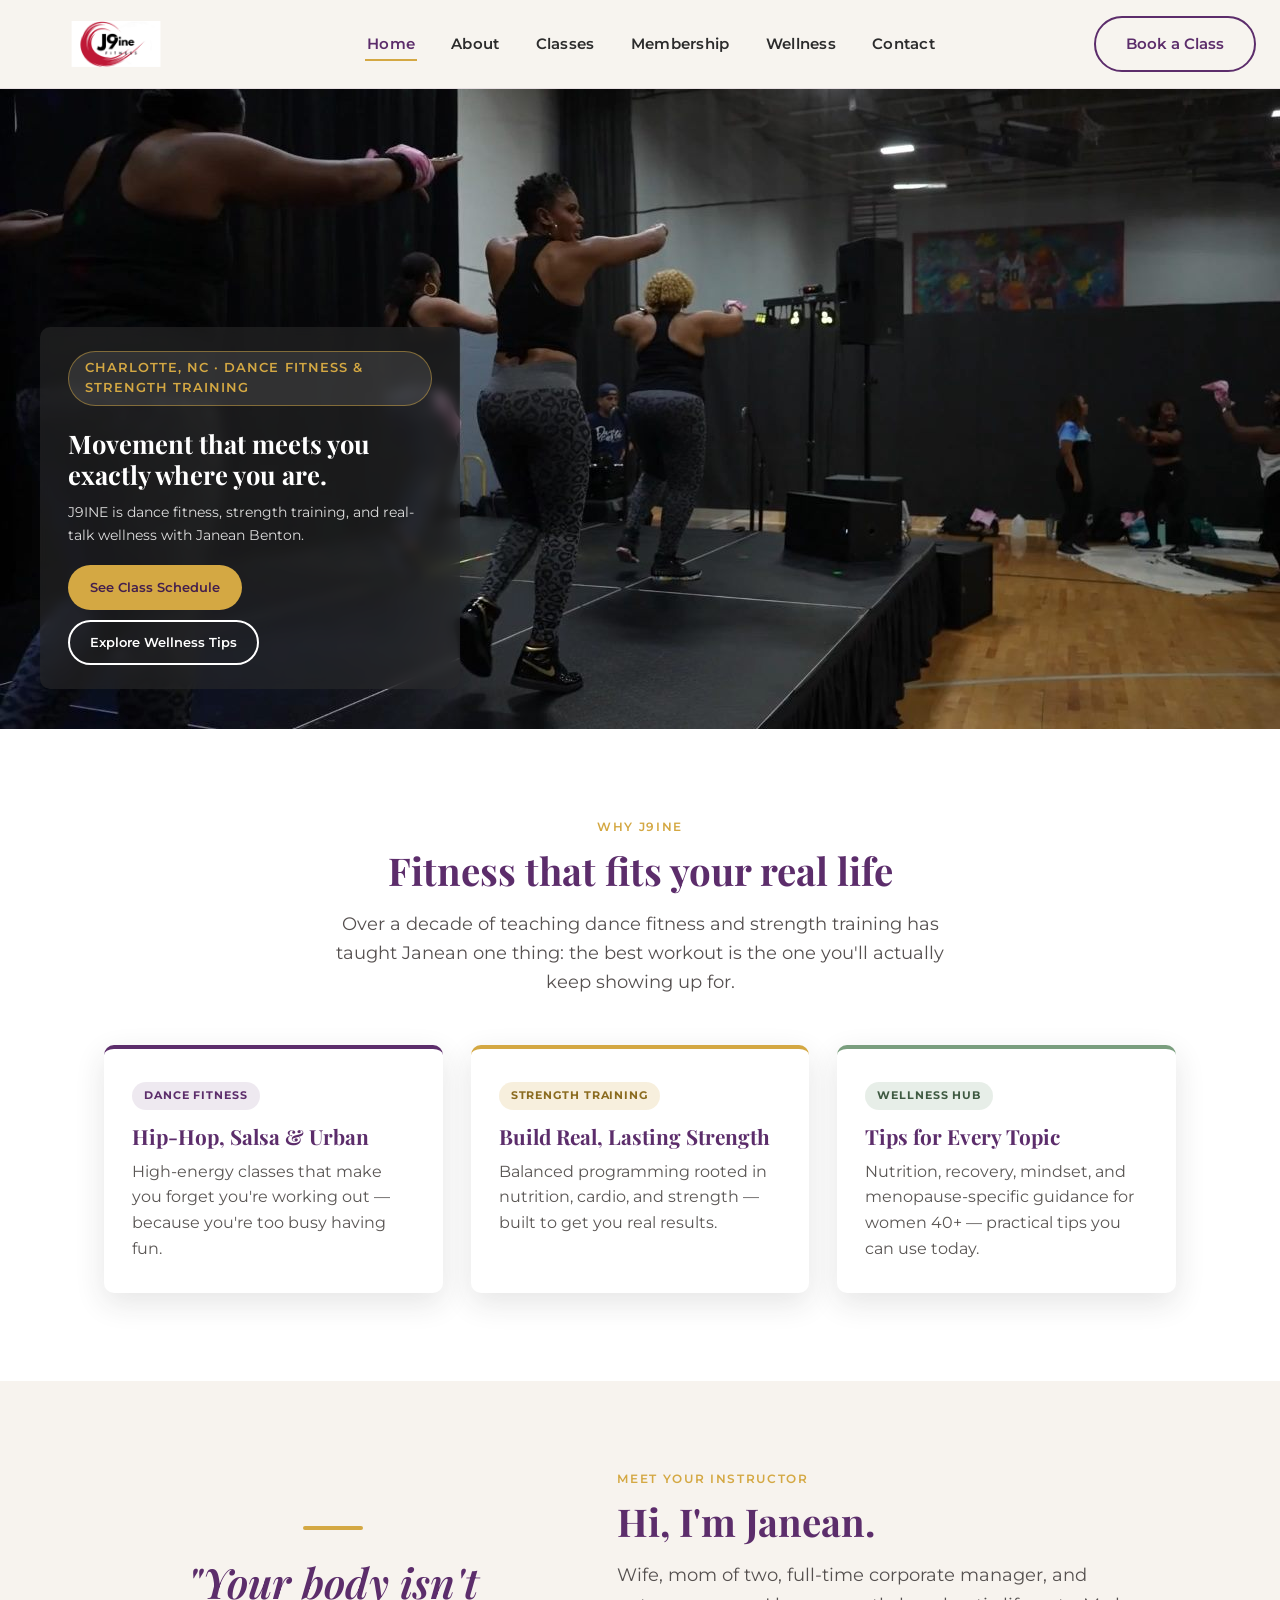
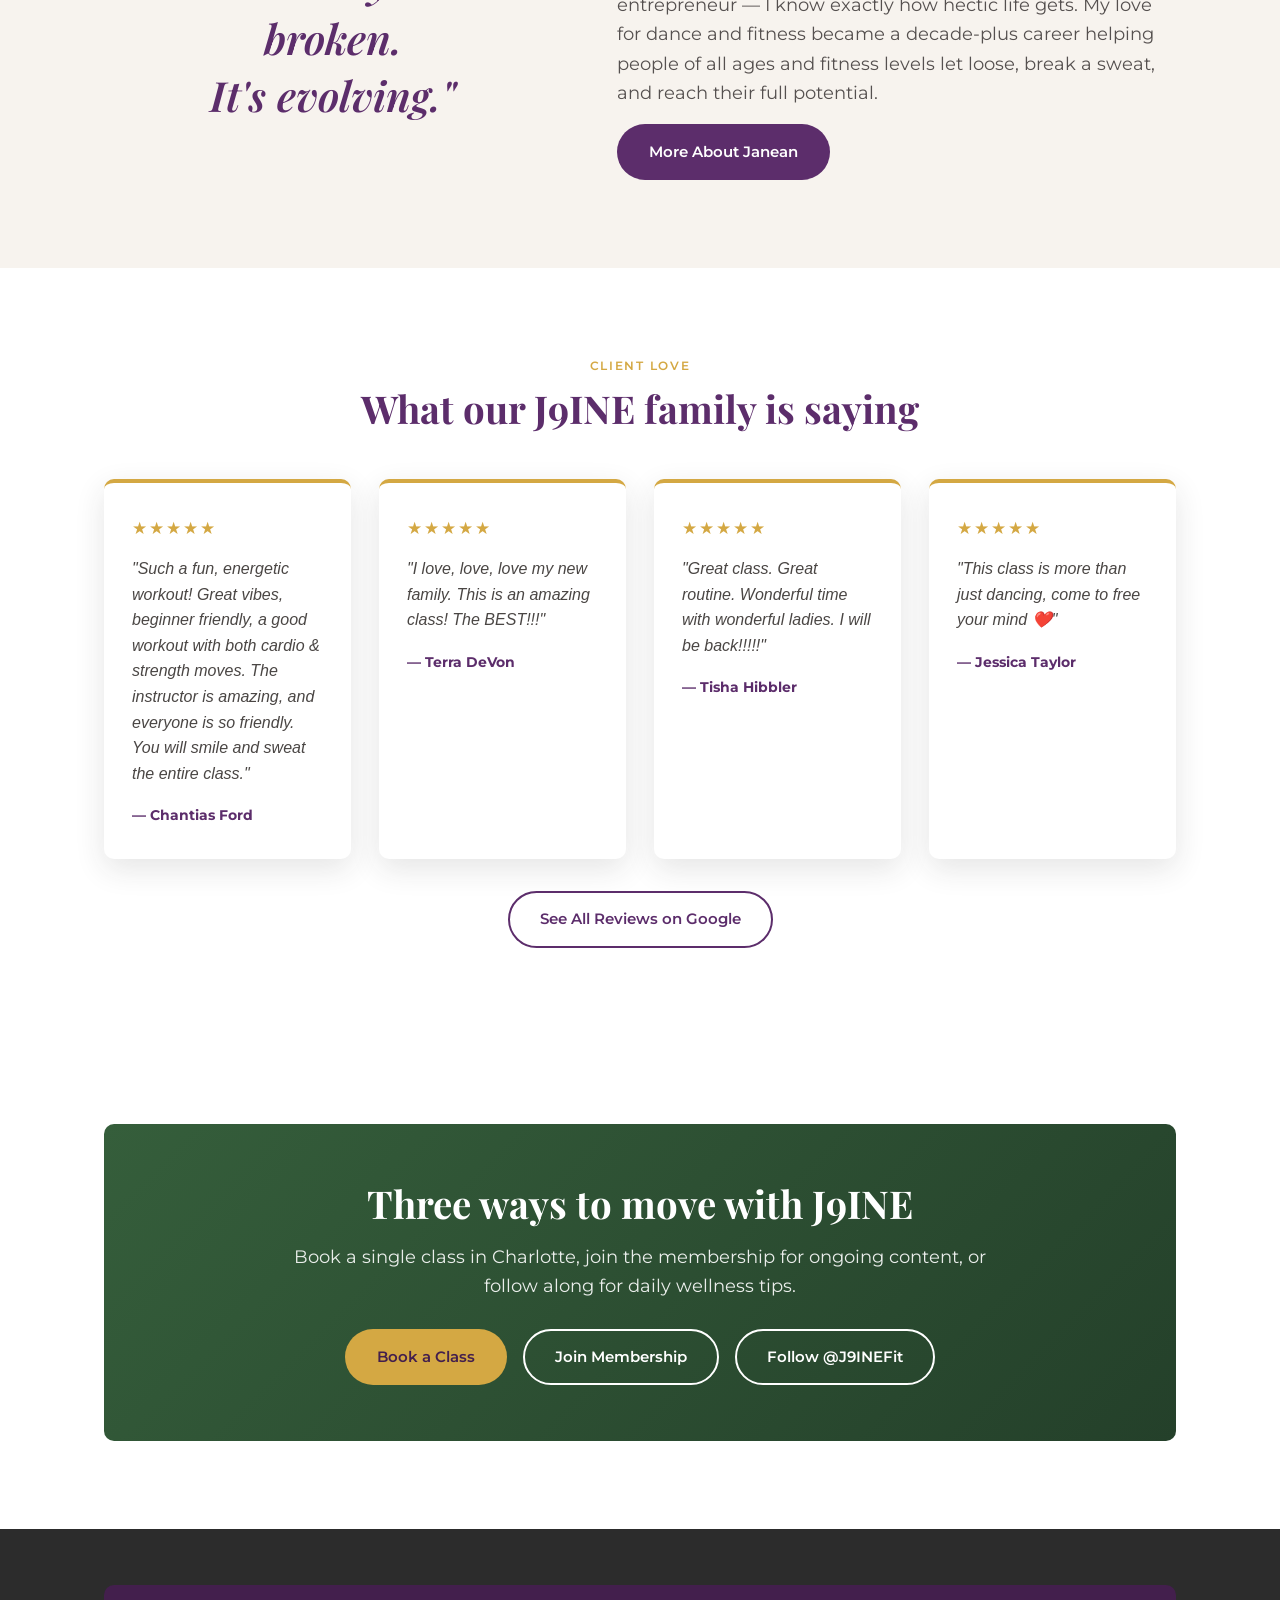
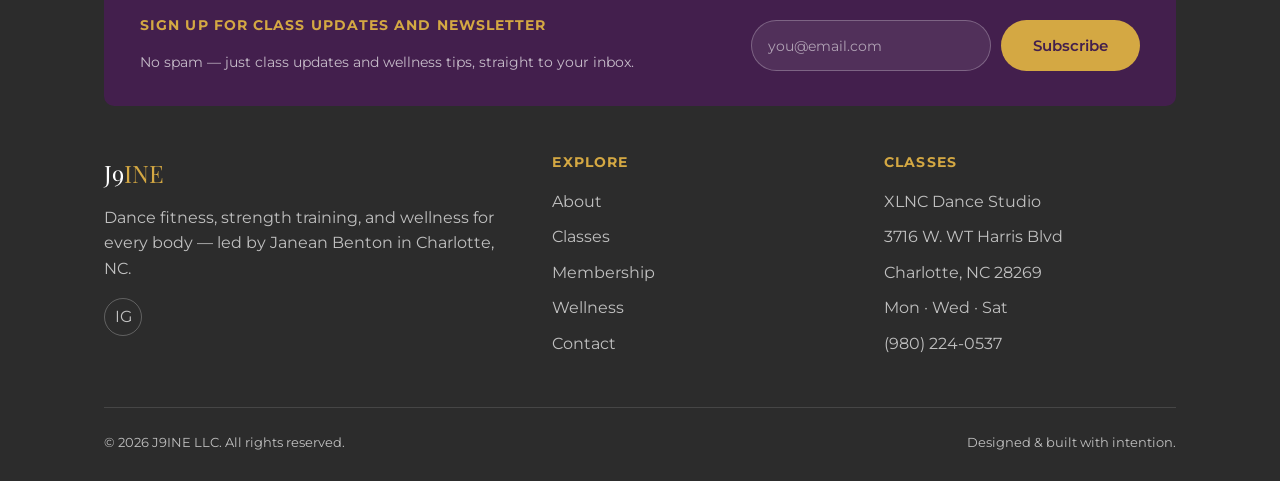
==== commit 0a948157: "Add client testimonials section to homepage Features 4 real 5-star Google reviews (Chantias Ford, Te" ====
--- a/index.html
+++ b/index.html
@@ -123,6 +123,40 @@
 
 <section>
   <div class="container">
+    <div class="section-head">
+      <span class="eyebrow">Client Love</span>
+      <h2>What our J9INE family is saying</h2>
+    </div>
+    <div class="grid grid-4">
+      <div class="card testimonial-card">
+        <div class="stars" aria-label="5 out of 5 stars">★★★★★</div>
+        <p class="quote">"Such a fun, energetic workout! Great vibes, beginner friendly, a good workout with both cardio &amp; strength moves. The instructor is amazing, and everyone is so friendly. You will smile and sweat the entire class."</p>
+        <p class="reviewer-name">— Chantias Ford</p>
+      </div>
+      <div class="card testimonial-card">
+        <div class="stars" aria-label="5 out of 5 stars">★★★★★</div>
+        <p class="quote">"I love, love, love my new family. This is an amazing class! The BEST!!!"</p>
+        <p class="reviewer-name">— Terra DeVon</p>
+      </div>
+      <div class="card testimonial-card">
+        <div class="stars" aria-label="5 out of 5 stars">★★★★★</div>
+        <p class="quote">"Great class. Great routine. Wonderful time with wonderful ladies. I will be back!!!!!"</p>
+        <p class="reviewer-name">— Tisha Hibbler</p>
+      </div>
+      <div class="card testimonial-card">
+        <div class="stars" aria-label="5 out of 5 stars">★★★★★</div>
+        <p class="quote">"This class is more than just dancing, come to free your mind ❤️"</p>
+        <p class="reviewer-name">— Jessica Taylor</p>
+      </div>
+    </div>
+    <div style="text-align:center;margin-top:32px;">
+      <a href="https://www.google.com/maps/search/?api=1&query=J9INE+Fitness+3716+W+WT+Harris+Blvd+Charlotte+NC+28269" target="_blank" rel="noopener" class="btn btn-outline-plum">See All Reviews on Google</a>
+    </div>
+  </div>
+</section>
+
+<section>
+  <div class="container">
     <div class="cta-banner">
       <h2>Three ways to move with J9INE</h2>
       <p class="lede" style="margin:0 auto 28px;color:rgba(255,255,255,0.9);">Book a single class in Charlotte, join the membership for ongoing content, or follow along for daily wellness tips.</p>
@@ -142,7 +176,7 @@
         <h4>Sign Up for Class Updates and Newsletter</h4>
         <p>No spam — just class updates and wellness tips, straight to your inbox.</p>
       </div>
-      <form class="newsletter-form" action="https://formspree.io/f/YOUR_NEWSLETTER_FORM_ID" method="POST">
+      <form class="newsletter-form" action="https://formspree.io/f/xpqgboqa" method="POST">
         <input type="email" name="email" placeholder="you@email.com" required>
         <input type="hidden" name="form_type" value="newsletter">
         <button type="submit" class="btn btn-gold">Subscribe</button>
--- a/css/styles.css
+++ b/css/styles.css
@@ -329,6 +329,7 @@
 }
 .grid-3 { grid-template-columns: repeat(3, 1fr); }
 .grid-2 { grid-template-columns: repeat(2, 1fr); }
+.grid-4 { grid-template-columns: repeat(4, 1fr); }
 
 .card {
   background: var(--white);
@@ -342,6 +343,25 @@
 
 .card h3 { margin-bottom: 10px; }
 .card p { color: #5a5654; margin-bottom: 0; }
+
+.testimonial-card .stars {
+  color: var(--gold);
+  font-size: 1.05rem;
+  letter-spacing: 2px;
+  margin-bottom: 14px;
+}
+.testimonial-card p.quote {
+  color: #4a4644;
+  font-style: italic;
+  margin-bottom: 18px;
+}
+.testimonial-card .reviewer-name {
+  font-weight: 700;
+  color: var(--plum);
+  font-size: 0.9rem;
+  margin: 0;
+  font-style: normal;
+}
 
 .tag {
   display: inline-block;
@@ -565,7 +585,7 @@
 /* ---------- Responsive ---------- */
 @media (max-width: 860px) {
   .split { grid-template-columns: 1fr; }
-  .grid-3 { grid-template-columns: 1fr 1fr; }
+  .grid-3, .grid-4 { grid-template-columns: 1fr 1fr; }
   .footer-grid { grid-template-columns: 1fr 1fr; }
   .about-photo { max-height: 320px; }
   .hero-video-hero { min-height: 480px; }
@@ -587,7 +607,7 @@
     gap: 18px;
     border-bottom: 1px solid rgba(92,45,107,0.1);
   }
-  .grid-3, .grid-2 { grid-template-columns: 1fr; }
+  .grid-3, .grid-2, .grid-4 { grid-template-columns: 1fr; }
   .footer-grid { grid-template-columns: 1fr; }
   .cta-banner { padding: 36px 24px; }
   .form { padding: 28px; }
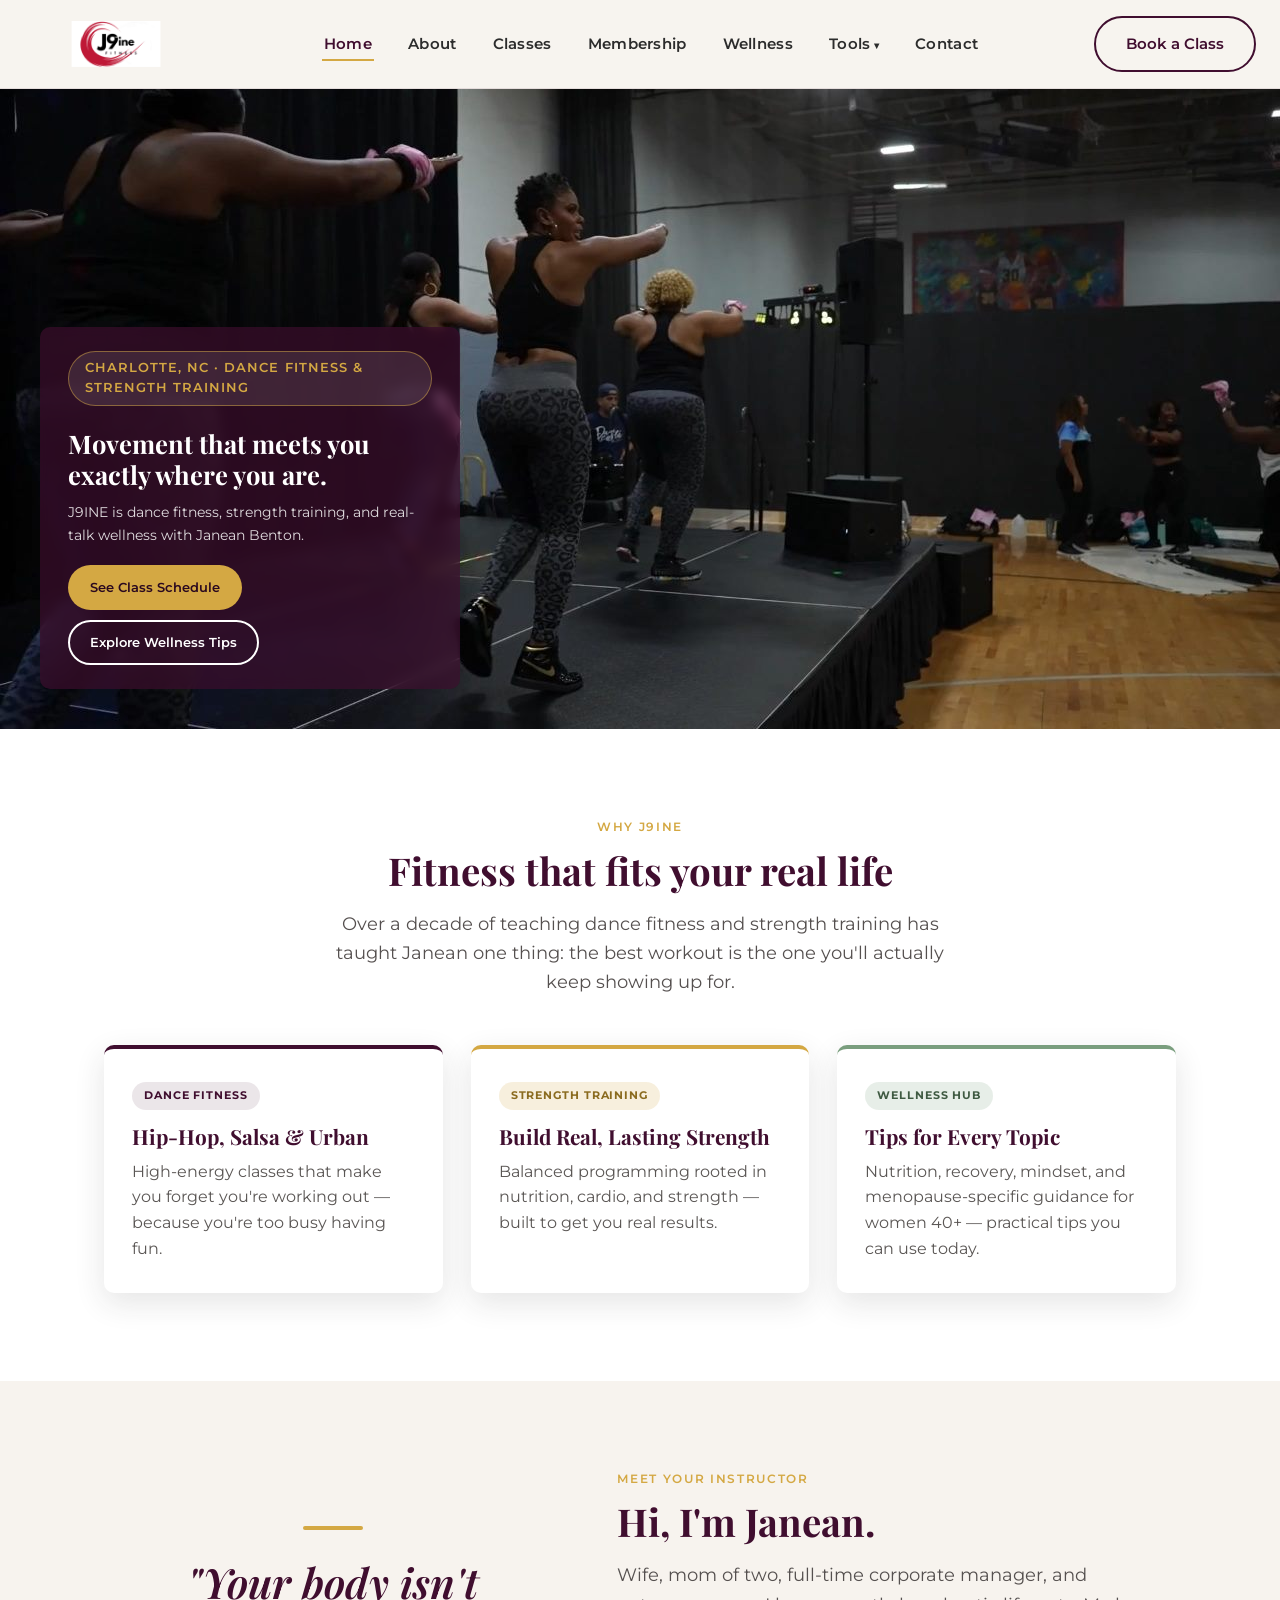
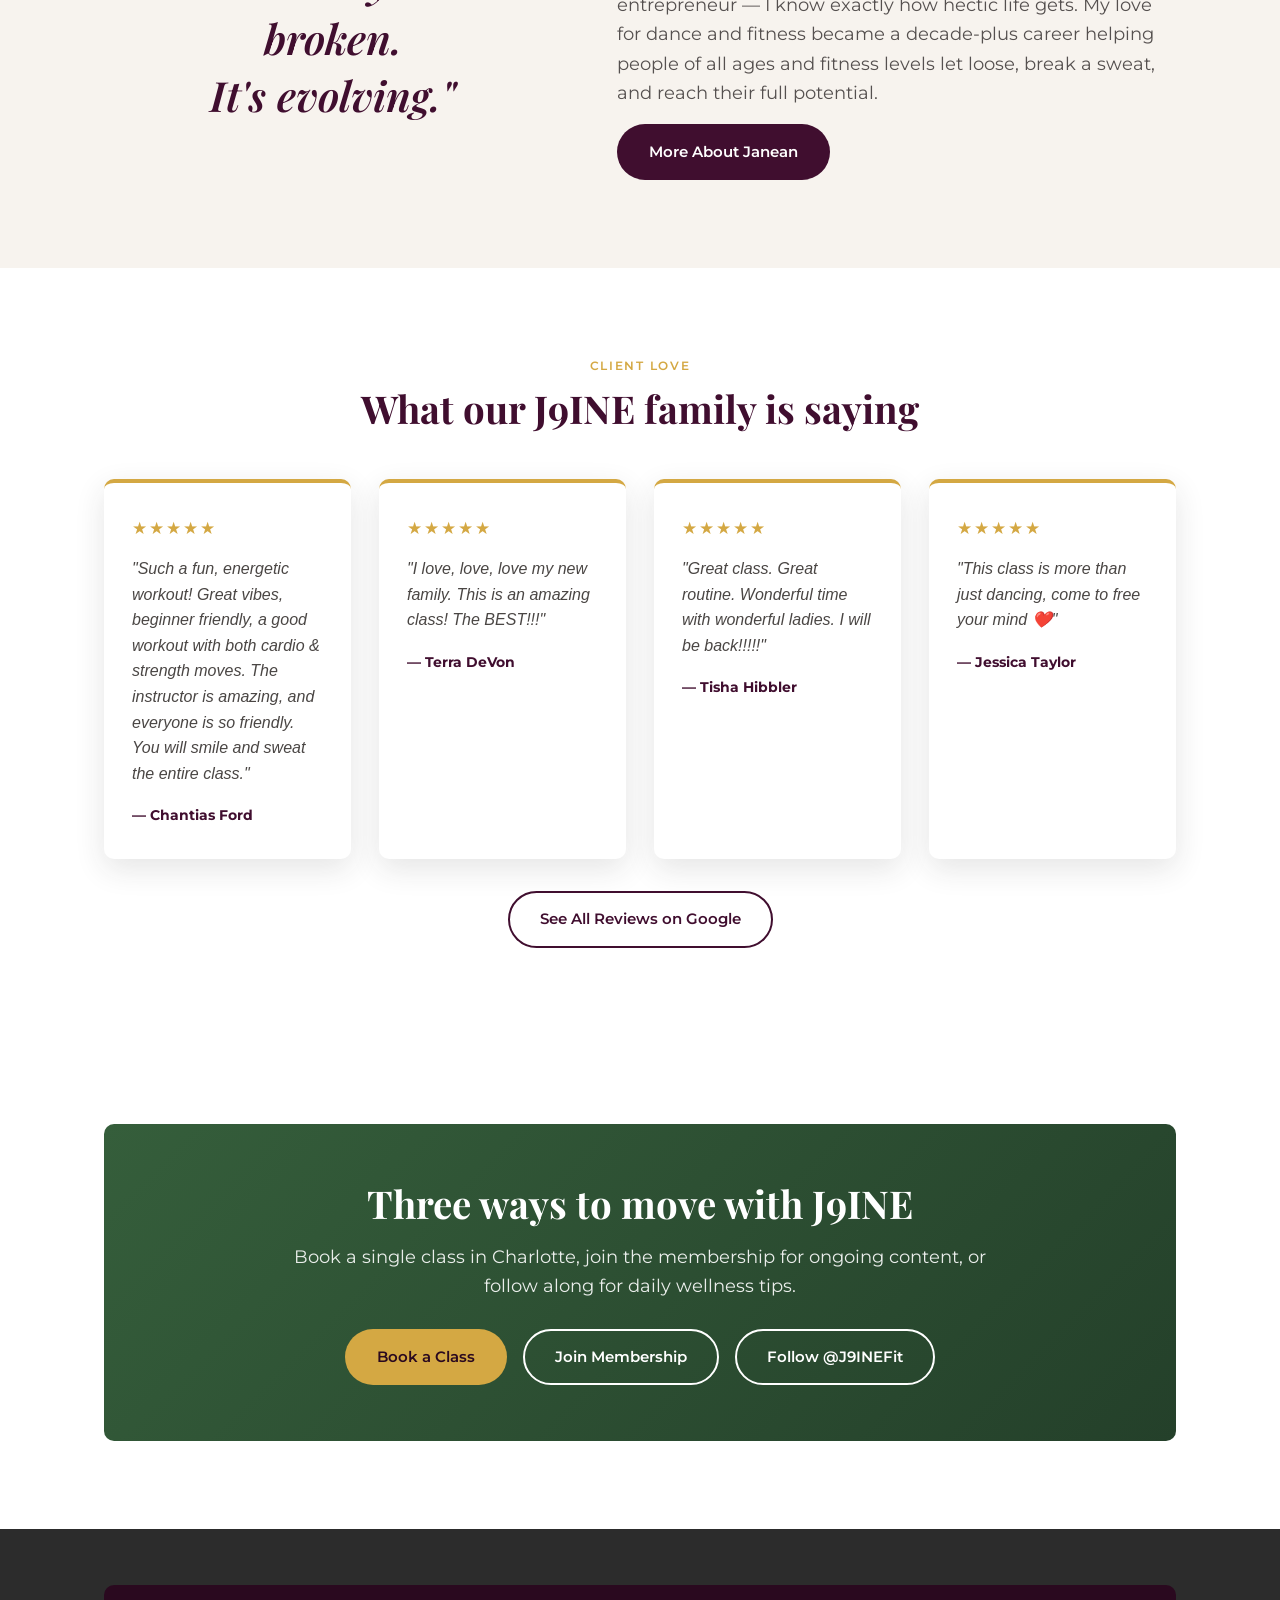
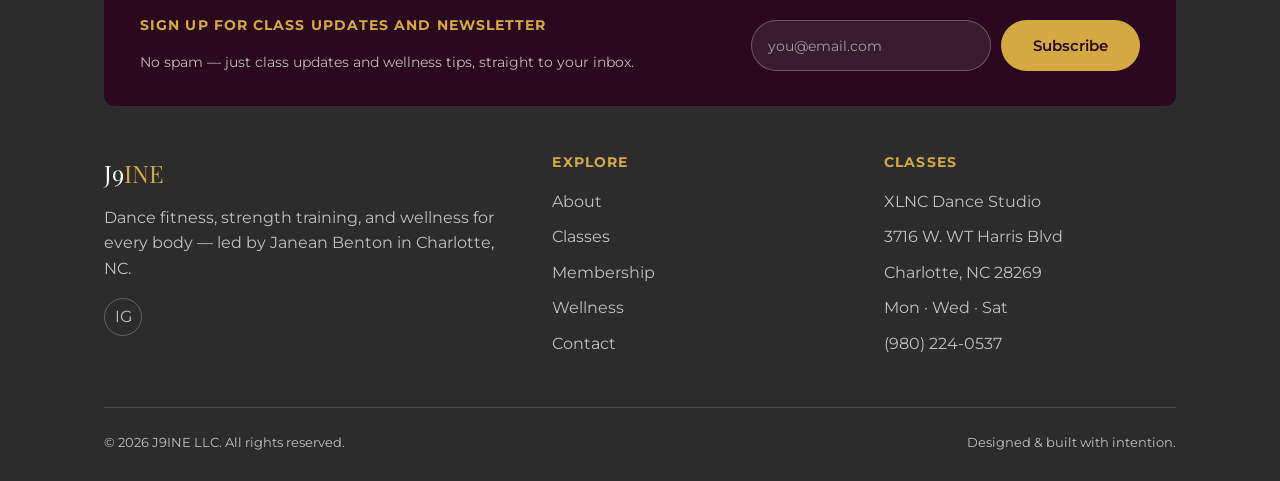
==== commit 599950a9: "Add Tools section with protein calculator New Tools nav dropdown (desktop hover, mobile inline expan" ====
--- a/index.html
+++ b/index.html
@@ -60,6 +60,11 @@
       <li><a href="classes.html">Classes</a></li>
       <li><a href="membership.html">Membership</a></li>
       <li><a href="wellness.html">Wellness</a></li>
+      <li class="nav-item-dropdown"><a href="tools.html">Tools</a>
+        <ul class="dropdown-menu">
+          <li><a href="tools/protein-calculator.html">Protein Calculator</a></li>
+        </ul>
+      </li>
       <li><a href="contact.html">Contact</a></li>
     </ul>
     <div class="nav-cta">
--- a/css/styles.css
+++ b/css/styles.css
@@ -4,8 +4,8 @@
    ============================================ */
 
 :root {
-  --plum: #5C2D6B;
-  --plum-dark: #431f4d;
+  --plum: #400E2F;
+  --plum-dark: #2a091f;
   --gold: #D4A843;
   --sage: #7A9E7E;
   --cream: #F7F3EE;
@@ -127,7 +127,7 @@
   z-index: 100;
   background: rgba(247, 243, 238, 0.92);
   backdrop-filter: blur(6px);
-  border-bottom: 1px solid rgba(92, 45, 107, 0.1);
+  border-bottom: 1px solid rgba(64, 14, 47, 0.1);
 }
 
 .nav {
@@ -175,6 +175,39 @@
   color: var(--plum);
   border-color: var(--gold);
 }
+
+.nav-item-dropdown { position: relative; }
+.nav-item-dropdown > a::after { content: " \25BE"; font-size: 0.65em; }
+.dropdown-menu {
+  list-style: none;
+  margin: 0;
+  padding: 8px;
+  position: absolute;
+  top: 100%;
+  left: 0;
+  min-width: 200px;
+  background: var(--white);
+  border-radius: 8px;
+  box-shadow: var(--shadow);
+  display: none;
+  flex-direction: column;
+  gap: 2px;
+  z-index: 50;
+}
+.nav-item-dropdown:hover .dropdown-menu,
+.nav-item-dropdown:focus-within .dropdown-menu {
+  display: flex;
+}
+.dropdown-menu li { list-style: none; }
+.dropdown-menu a {
+  display: block;
+  padding: 9px 12px;
+  border-radius: 6px;
+  border-bottom: none;
+  font-size: 0.88rem;
+  white-space: nowrap;
+}
+.dropdown-menu a:hover { background: var(--cream); }
 
 .nav-cta { display: flex; gap: 12px; align-items: center; }
 
@@ -240,7 +273,7 @@
   max-width: 420px;
   margin: 0 0 40px 40px;
   padding: 24px 28px;
-  background: rgba(44,44,44,0.55);
+  background: rgba(64,14,47,0.65);
   backdrop-filter: blur(6px);
   -webkit-backdrop-filter: blur(6px);
   border-radius: var(--radius);
@@ -373,7 +406,7 @@
   border-radius: 999px;
   margin-bottom: 14px;
 }
-.tag-plum { background: rgba(92,45,107,0.1); color: var(--plum); }
+.tag-plum { background: rgba(64,14,47,0.1); color: var(--plum); }
 .tag-gold { background: rgba(212,168,67,0.18); color: #8a6b1f; }
 .tag-sage { background: rgba(122,158,126,0.18); color: #3f5a42; }
 
@@ -581,6 +614,167 @@
 .mobile-book-cta {
   display: none;
 }
+
+/* ---------- Tools / Calculators ---------- */
+.tool-wrap { max-width: 720px; margin: 0 auto; padding: 56px 24px 64px; }
+
+.tool-card {
+  background: var(--white);
+  border-radius: var(--radius);
+  padding: 32px 28px;
+  box-shadow: var(--shadow);
+  border-top: 4px solid var(--plum);
+  margin-bottom: 40px;
+}
+
+.field-label {
+  font-family: var(--font-body);
+  font-size: 0.78rem;
+  font-weight: 700;
+  letter-spacing: 0.08em;
+  text-transform: uppercase;
+  color: var(--plum);
+  margin: 0 0 12px;
+}
+.tool-card .field-label:not(:first-child) { margin-top: 28px; }
+
+.choice-grid {
+  display: grid;
+  grid-template-columns: repeat(auto-fit, minmax(140px, 1fr));
+  gap: 10px;
+  margin: 0 0 4px;
+}
+.choice-card {
+  background: var(--cream);
+  border: 1px solid rgba(64,14,47,0.14);
+  border-radius: 8px;
+  padding: 12px 14px;
+  text-align: left;
+  cursor: pointer;
+  font: inherit;
+  color: inherit;
+  transition: border-color 120ms ease, background 120ms ease;
+}
+.choice-card:hover { border-color: var(--gold); }
+.choice-card:focus-visible { outline: 2px solid var(--gold); outline-offset: 2px; }
+.choice-card .t { font-family: var(--font-body); font-size: 0.9rem; font-weight: 700; color: var(--charcoal); margin: 0 0 3px; }
+.choice-card .d { font-size: 0.76rem; color: #7a7674; line-height: 1.35; margin: 0; }
+.choice-card.is-selected { border-color: var(--plum); background: rgba(64,14,47,0.08); }
+.choice-card.is-selected .t { color: var(--plum); }
+
+.weight-row { display: flex; align-items: stretch; gap: 12px; }
+.stepper-btn {
+  flex: 0 0 auto;
+  width: 48px;
+  background: var(--cream);
+  border: 1px solid rgba(64,14,47,0.2);
+  color: var(--plum);
+  font-family: var(--font-display);
+  font-size: 22px;
+  border-radius: 8px;
+  cursor: pointer;
+  transition: background 120ms ease, color 120ms ease;
+}
+.stepper-btn:hover { background: var(--plum); color: var(--white); }
+.stepper-btn:focus-visible { outline: 2px solid var(--gold); outline-offset: 2px; }
+
+.weight-input-shell {
+  flex: 1 1 auto;
+  display: flex;
+  align-items: baseline;
+  justify-content: center;
+  gap: 10px;
+  background: var(--cream);
+  border: 1px solid rgba(64,14,47,0.2);
+  border-radius: 8px;
+  padding: 6px 12px;
+}
+.weight-input-shell input {
+  font-family: var(--font-display);
+  font-variant-numeric: tabular-nums;
+  font-size: clamp(28px, 7vw, 38px);
+  font-weight: 700;
+  color: var(--plum);
+  background: transparent;
+  border: none;
+  width: 5ch;
+  text-align: center;
+}
+.weight-input-shell input:focus-visible { outline: none; }
+.weight-input-shell:focus-within { border-color: var(--gold); }
+.weight-input-shell input::-webkit-outer-spin-button,
+.weight-input-shell input::-webkit-inner-spin-button { -webkit-appearance: none; margin: 0; }
+.weight-input-shell input { -moz-appearance: textfield; }
+.weight-input-shell .unit { font-family: var(--font-body); font-size: 13px; font-weight: 700; text-transform: uppercase; color: #7a7674; }
+
+.goal-note { margin: 14px 0 0; font-size: 0.82rem; color: #7a7674; line-height: 1.5; }
+
+.readout {
+  margin-top: 26px;
+  padding-top: 22px;
+  border-top: 1px dashed rgba(64,14,47,0.2);
+}
+.readout-label { font-family: var(--font-body); font-size: 0.78rem; font-weight: 700; letter-spacing: 0.1em; text-transform: uppercase; color: var(--plum); margin: 0; }
+.readout-number {
+  font-family: var(--font-display);
+  font-variant-numeric: tabular-nums;
+  font-size: clamp(44px, 10vw, 64px);
+  line-height: 1;
+  color: var(--plum);
+  margin: 6px 0 4px;
+  display: flex;
+  align-items: baseline;
+  gap: 10px;
+}
+.readout-number small { font-family: var(--font-body); font-size: clamp(14px, 2.5vw, 17px); font-weight: 700; color: #7a7674; text-transform: uppercase; }
+.readout-range { font-size: 0.86rem; color: #7a7674; }
+.readout-range b { color: #8a6b1f; font-variant-numeric: tabular-nums; }
+
+.meals { margin-top: 22px; display: grid; grid-template-columns: 1fr 1fr; gap: 12px; }
+.meal-chip { background: var(--cream); border-radius: 8px; padding: 14px 16px; }
+.meal-chip .k { font-size: 0.68rem; font-weight: 700; letter-spacing: 0.08em; text-transform: uppercase; color: #7a7674; margin: 0 0 6px; }
+.meal-chip .v { font-family: var(--font-display); font-variant-numeric: tabular-nums; font-size: 22px; font-weight: 700; color: var(--plum); }
+.meal-chip .v span { font-family: var(--font-body); font-size: 0.8rem; font-weight: 600; color: #7a7674; }
+
+.diet-filter { display: flex; flex-wrap: wrap; gap: 8px; margin: 0 0 18px; }
+.diet-pill {
+  background: var(--white);
+  border: 1px solid rgba(64,14,47,0.2);
+  color: var(--plum);
+  font-family: var(--font-body);
+  font-size: 0.85rem;
+  font-weight: 700;
+  padding: 8px 16px;
+  border-radius: 999px;
+  cursor: pointer;
+  transition: background 120ms ease, color 120ms ease;
+}
+.diet-pill:hover { border-color: var(--gold); }
+.diet-pill:focus-visible { outline: 2px solid var(--gold); outline-offset: 2px; }
+.diet-pill.is-active { background: var(--plum); border-color: var(--plum); color: var(--white); }
+
+.food-grid { display: grid; grid-template-columns: repeat(auto-fit, minmax(140px, 1fr)); gap: 10px; }
+.food-card[hidden] { display: none; }
+.food-card { background: var(--white); border: 1px solid rgba(64,14,47,0.12); border-radius: 8px; padding: 14px 16px; box-shadow: var(--shadow); }
+.food-card .name { font-size: 0.9rem; font-weight: 700; color: var(--charcoal); margin: 0 0 4px; }
+.food-card .amt { font-size: 0.72rem; color: #7a7674; margin: 0 0 8px; }
+.food-card .grams { font-family: var(--font-display); font-variant-numeric: tabular-nums; font-size: 20px; font-weight: 700; color: var(--plum); }
+.food-card .serv { margin: 8px 0 0; padding-top: 8px; border-top: 1px dashed rgba(64,14,47,0.14); font-size: 0.72rem; color: #7a7674; }
+
+.tool-cta {
+  margin-top: 12px;
+  background: linear-gradient(160deg, var(--plum) 0%, var(--plum-dark) 100%);
+  border-radius: var(--radius);
+  padding: 28px;
+  display: flex;
+  flex-wrap: wrap;
+  align-items: center;
+  justify-content: space-between;
+  gap: 18px;
+}
+.tool-cta p { margin: 0; color: var(--white); max-width: 38ch; }
+
+.disclaimer { margin-top: 24px; font-size: 0.74rem; line-height: 1.6; color: #948e8a; }
 
 /* ---------- Responsive ---------- */
 @media (max-width: 860px) {
@@ -605,7 +799,14 @@
     flex-direction: column;
     padding: 20px 24px;
     gap: 18px;
-    border-bottom: 1px solid rgba(92,45,107,0.1);
+    border-bottom: 1px solid rgba(64,14,47,0.1);
+  }
+  .nav.open .dropdown-menu {
+    display: flex;
+    position: static;
+    box-shadow: none;
+    background: transparent;
+    padding: 10px 0 0 12px;
   }
   .grid-3, .grid-2, .grid-4 { grid-template-columns: 1fr; }
   .footer-grid { grid-template-columns: 1fr; }
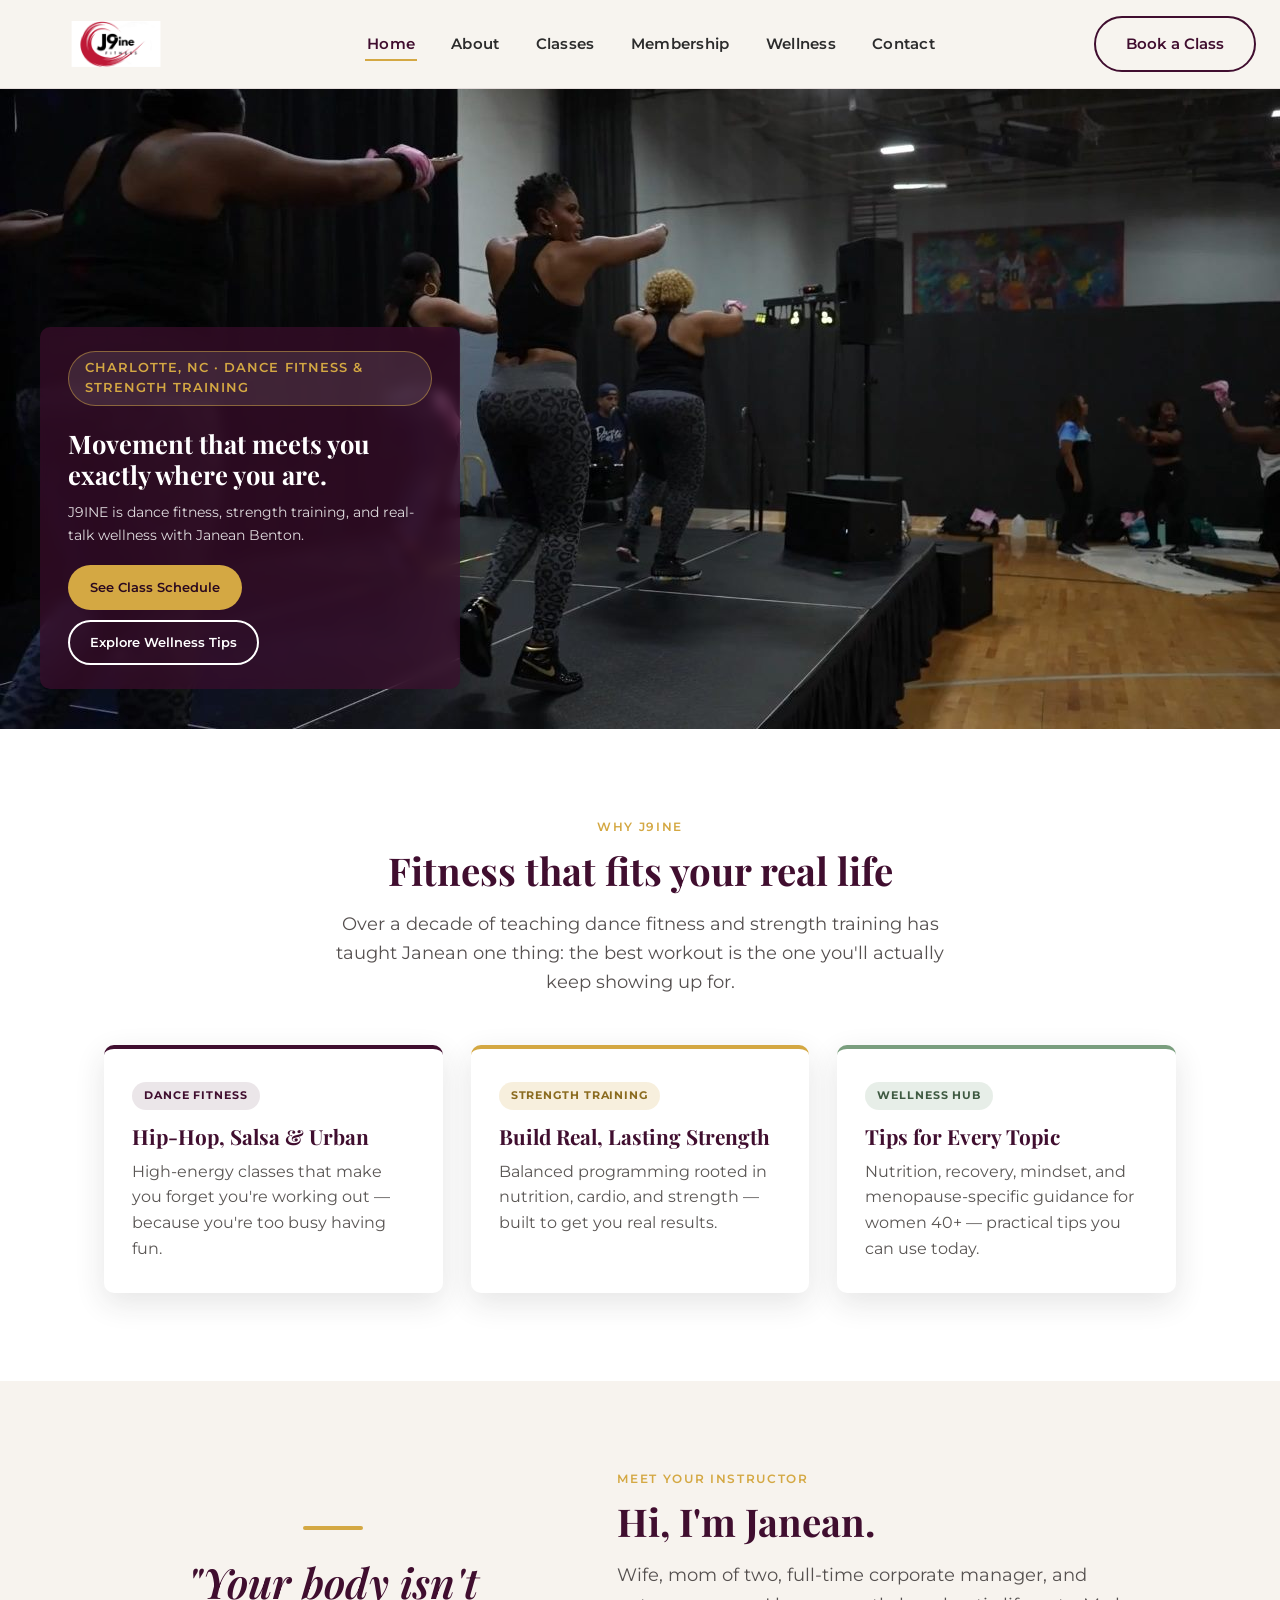
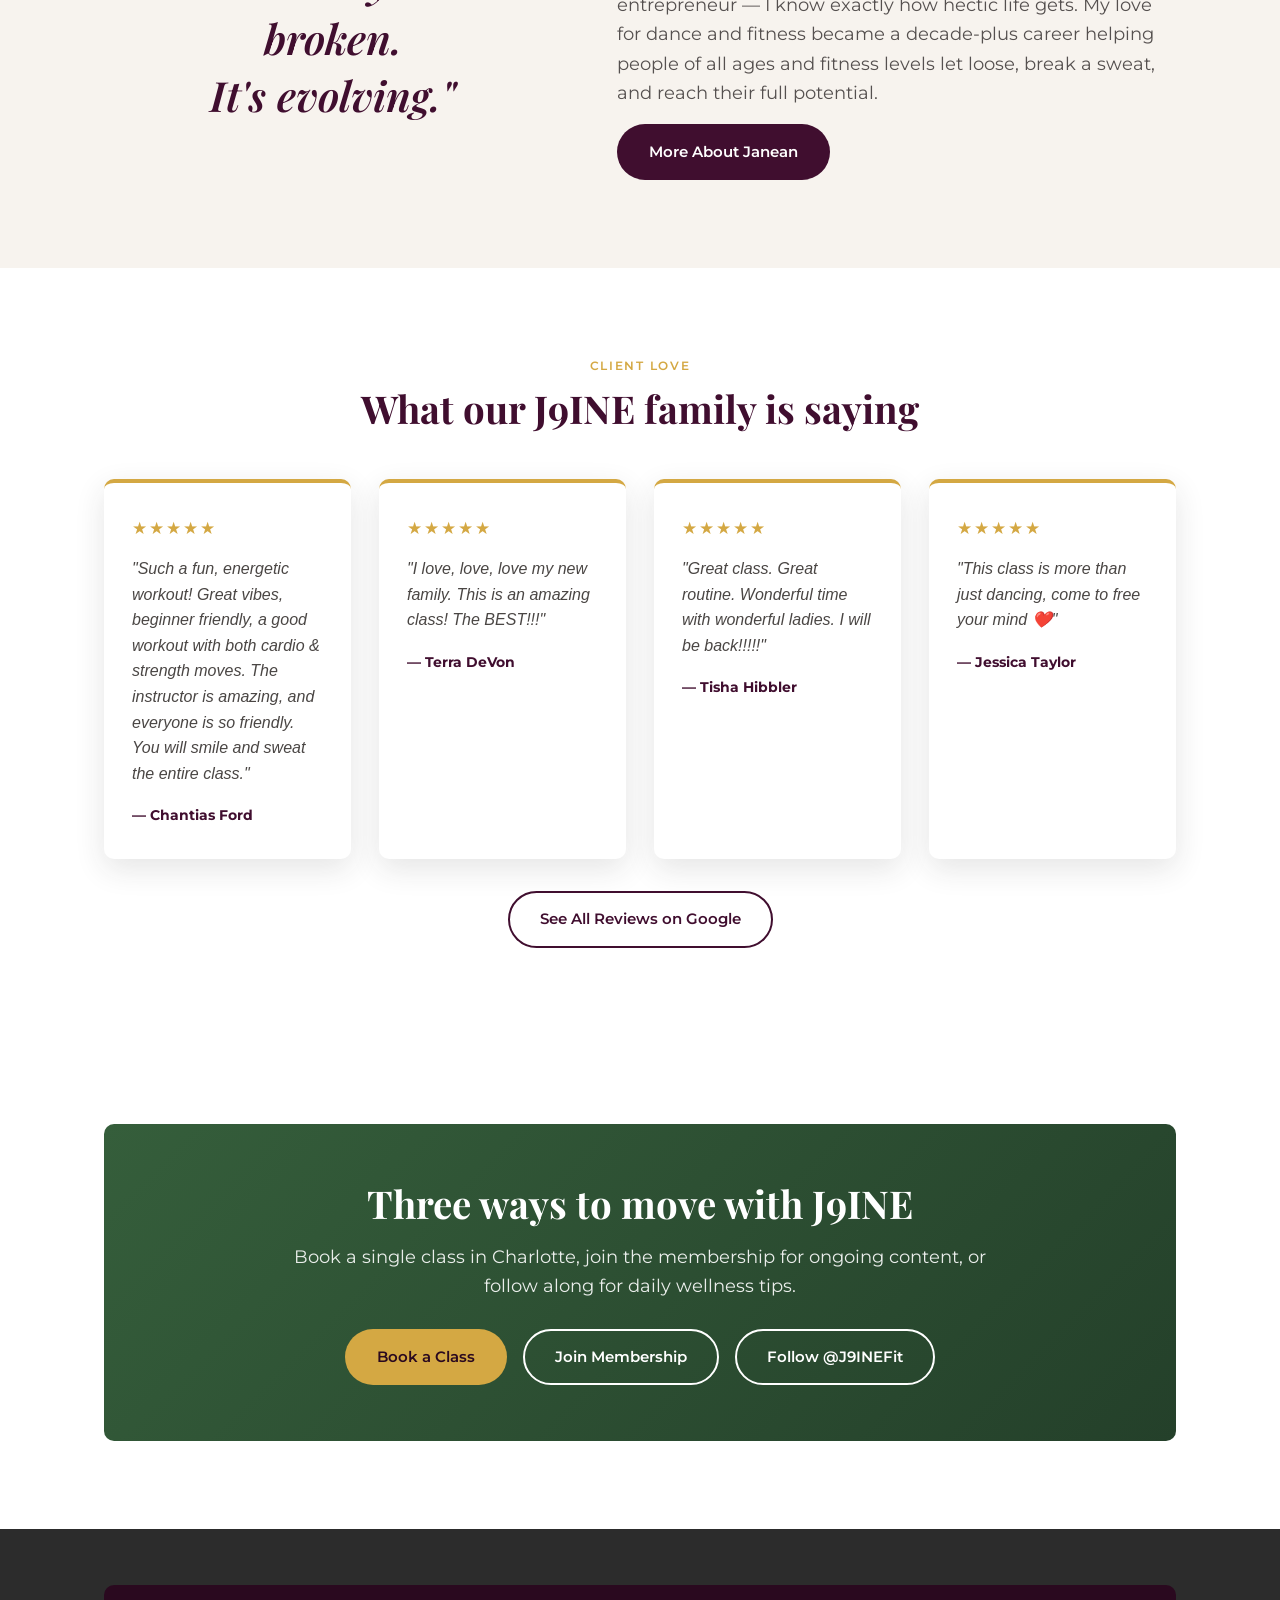
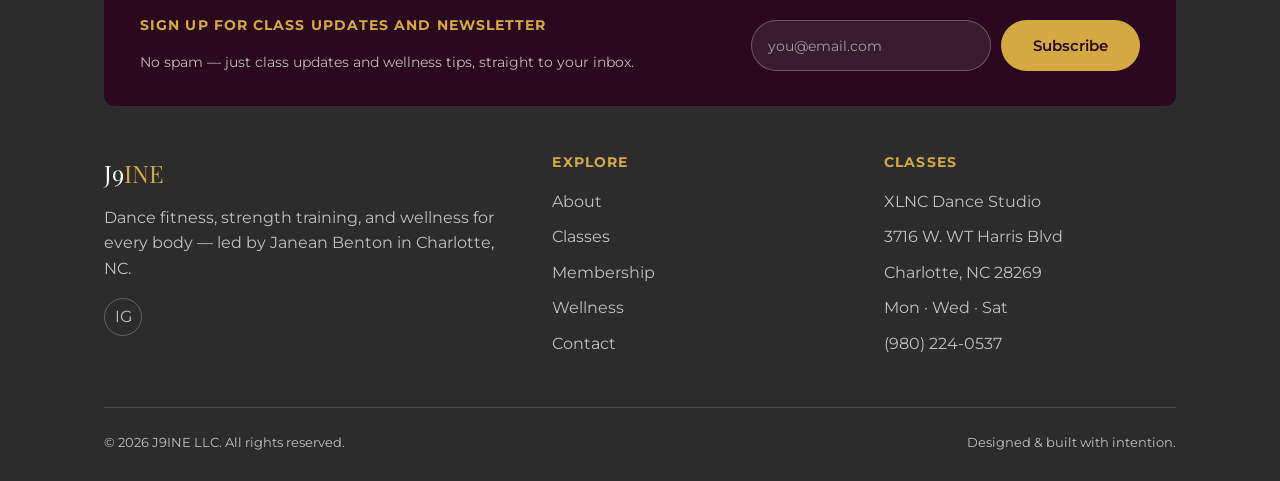
==== commit e4d639d4: "Revert "Add Tools section with protein calculator" This reverts commit 599950a94320f35d561a6b9c1b896" ====
--- a/index.html
+++ b/index.html
@@ -60,11 +60,6 @@
       <li><a href="classes.html">Classes</a></li>
       <li><a href="membership.html">Membership</a></li>
       <li><a href="wellness.html">Wellness</a></li>
-      <li class="nav-item-dropdown"><a href="tools.html">Tools</a>
-        <ul class="dropdown-menu">
-          <li><a href="tools/protein-calculator.html">Protein Calculator</a></li>
-        </ul>
-      </li>
       <li><a href="contact.html">Contact</a></li>
     </ul>
     <div class="nav-cta">
--- a/css/styles.css
+++ b/css/styles.css
@@ -175,39 +175,6 @@
   color: var(--plum);
   border-color: var(--gold);
 }
-
-.nav-item-dropdown { position: relative; }
-.nav-item-dropdown > a::after { content: " \25BE"; font-size: 0.65em; }
-.dropdown-menu {
-  list-style: none;
-  margin: 0;
-  padding: 8px;
-  position: absolute;
-  top: 100%;
-  left: 0;
-  min-width: 200px;
-  background: var(--white);
-  border-radius: 8px;
-  box-shadow: var(--shadow);
-  display: none;
-  flex-direction: column;
-  gap: 2px;
-  z-index: 50;
-}
-.nav-item-dropdown:hover .dropdown-menu,
-.nav-item-dropdown:focus-within .dropdown-menu {
-  display: flex;
-}
-.dropdown-menu li { list-style: none; }
-.dropdown-menu a {
-  display: block;
-  padding: 9px 12px;
-  border-radius: 6px;
-  border-bottom: none;
-  font-size: 0.88rem;
-  white-space: nowrap;
-}
-.dropdown-menu a:hover { background: var(--cream); }
 
 .nav-cta { display: flex; gap: 12px; align-items: center; }
 
@@ -615,167 +582,6 @@
   display: none;
 }
 
-/* ---------- Tools / Calculators ---------- */
-.tool-wrap { max-width: 720px; margin: 0 auto; padding: 56px 24px 64px; }
-
-.tool-card {
-  background: var(--white);
-  border-radius: var(--radius);
-  padding: 32px 28px;
-  box-shadow: var(--shadow);
-  border-top: 4px solid var(--plum);
-  margin-bottom: 40px;
-}
-
-.field-label {
-  font-family: var(--font-body);
-  font-size: 0.78rem;
-  font-weight: 700;
-  letter-spacing: 0.08em;
-  text-transform: uppercase;
-  color: var(--plum);
-  margin: 0 0 12px;
-}
-.tool-card .field-label:not(:first-child) { margin-top: 28px; }
-
-.choice-grid {
-  display: grid;
-  grid-template-columns: repeat(auto-fit, minmax(140px, 1fr));
-  gap: 10px;
-  margin: 0 0 4px;
-}
-.choice-card {
-  background: var(--cream);
-  border: 1px solid rgba(64,14,47,0.14);
-  border-radius: 8px;
-  padding: 12px 14px;
-  text-align: left;
-  cursor: pointer;
-  font: inherit;
-  color: inherit;
-  transition: border-color 120ms ease, background 120ms ease;
-}
-.choice-card:hover { border-color: var(--gold); }
-.choice-card:focus-visible { outline: 2px solid var(--gold); outline-offset: 2px; }
-.choice-card .t { font-family: var(--font-body); font-size: 0.9rem; font-weight: 700; color: var(--charcoal); margin: 0 0 3px; }
-.choice-card .d { font-size: 0.76rem; color: #7a7674; line-height: 1.35; margin: 0; }
-.choice-card.is-selected { border-color: var(--plum); background: rgba(64,14,47,0.08); }
-.choice-card.is-selected .t { color: var(--plum); }
-
-.weight-row { display: flex; align-items: stretch; gap: 12px; }
-.stepper-btn {
-  flex: 0 0 auto;
-  width: 48px;
-  background: var(--cream);
-  border: 1px solid rgba(64,14,47,0.2);
-  color: var(--plum);
-  font-family: var(--font-display);
-  font-size: 22px;
-  border-radius: 8px;
-  cursor: pointer;
-  transition: background 120ms ease, color 120ms ease;
-}
-.stepper-btn:hover { background: var(--plum); color: var(--white); }
-.stepper-btn:focus-visible { outline: 2px solid var(--gold); outline-offset: 2px; }
-
-.weight-input-shell {
-  flex: 1 1 auto;
-  display: flex;
-  align-items: baseline;
-  justify-content: center;
-  gap: 10px;
-  background: var(--cream);
-  border: 1px solid rgba(64,14,47,0.2);
-  border-radius: 8px;
-  padding: 6px 12px;
-}
-.weight-input-shell input {
-  font-family: var(--font-display);
-  font-variant-numeric: tabular-nums;
-  font-size: clamp(28px, 7vw, 38px);
-  font-weight: 700;
-  color: var(--plum);
-  background: transparent;
-  border: none;
-  width: 5ch;
-  text-align: center;
-}
-.weight-input-shell input:focus-visible { outline: none; }
-.weight-input-shell:focus-within { border-color: var(--gold); }
-.weight-input-shell input::-webkit-outer-spin-button,
-.weight-input-shell input::-webkit-inner-spin-button { -webkit-appearance: none; margin: 0; }
-.weight-input-shell input { -moz-appearance: textfield; }
-.weight-input-shell .unit { font-family: var(--font-body); font-size: 13px; font-weight: 700; text-transform: uppercase; color: #7a7674; }
-
-.goal-note { margin: 14px 0 0; font-size: 0.82rem; color: #7a7674; line-height: 1.5; }
-
-.readout {
-  margin-top: 26px;
-  padding-top: 22px;
-  border-top: 1px dashed rgba(64,14,47,0.2);
-}
-.readout-label { font-family: var(--font-body); font-size: 0.78rem; font-weight: 700; letter-spacing: 0.1em; text-transform: uppercase; color: var(--plum); margin: 0; }
-.readout-number {
-  font-family: var(--font-display);
-  font-variant-numeric: tabular-nums;
-  font-size: clamp(44px, 10vw, 64px);
-  line-height: 1;
-  color: var(--plum);
-  margin: 6px 0 4px;
-  display: flex;
-  align-items: baseline;
-  gap: 10px;
-}
-.readout-number small { font-family: var(--font-body); font-size: clamp(14px, 2.5vw, 17px); font-weight: 700; color: #7a7674; text-transform: uppercase; }
-.readout-range { font-size: 0.86rem; color: #7a7674; }
-.readout-range b { color: #8a6b1f; font-variant-numeric: tabular-nums; }
-
-.meals { margin-top: 22px; display: grid; grid-template-columns: 1fr 1fr; gap: 12px; }
-.meal-chip { background: var(--cream); border-radius: 8px; padding: 14px 16px; }
-.meal-chip .k { font-size: 0.68rem; font-weight: 700; letter-spacing: 0.08em; text-transform: uppercase; color: #7a7674; margin: 0 0 6px; }
-.meal-chip .v { font-family: var(--font-display); font-variant-numeric: tabular-nums; font-size: 22px; font-weight: 700; color: var(--plum); }
-.meal-chip .v span { font-family: var(--font-body); font-size: 0.8rem; font-weight: 600; color: #7a7674; }
-
-.diet-filter { display: flex; flex-wrap: wrap; gap: 8px; margin: 0 0 18px; }
-.diet-pill {
-  background: var(--white);
-  border: 1px solid rgba(64,14,47,0.2);
-  color: var(--plum);
-  font-family: var(--font-body);
-  font-size: 0.85rem;
-  font-weight: 700;
-  padding: 8px 16px;
-  border-radius: 999px;
-  cursor: pointer;
-  transition: background 120ms ease, color 120ms ease;
-}
-.diet-pill:hover { border-color: var(--gold); }
-.diet-pill:focus-visible { outline: 2px solid var(--gold); outline-offset: 2px; }
-.diet-pill.is-active { background: var(--plum); border-color: var(--plum); color: var(--white); }
-
-.food-grid { display: grid; grid-template-columns: repeat(auto-fit, minmax(140px, 1fr)); gap: 10px; }
-.food-card[hidden] { display: none; }
-.food-card { background: var(--white); border: 1px solid rgba(64,14,47,0.12); border-radius: 8px; padding: 14px 16px; box-shadow: var(--shadow); }
-.food-card .name { font-size: 0.9rem; font-weight: 700; color: var(--charcoal); margin: 0 0 4px; }
-.food-card .amt { font-size: 0.72rem; color: #7a7674; margin: 0 0 8px; }
-.food-card .grams { font-family: var(--font-display); font-variant-numeric: tabular-nums; font-size: 20px; font-weight: 700; color: var(--plum); }
-.food-card .serv { margin: 8px 0 0; padding-top: 8px; border-top: 1px dashed rgba(64,14,47,0.14); font-size: 0.72rem; color: #7a7674; }
-
-.tool-cta {
-  margin-top: 12px;
-  background: linear-gradient(160deg, var(--plum) 0%, var(--plum-dark) 100%);
-  border-radius: var(--radius);
-  padding: 28px;
-  display: flex;
-  flex-wrap: wrap;
-  align-items: center;
-  justify-content: space-between;
-  gap: 18px;
-}
-.tool-cta p { margin: 0; color: var(--white); max-width: 38ch; }
-
-.disclaimer { margin-top: 24px; font-size: 0.74rem; line-height: 1.6; color: #948e8a; }
-
 /* ---------- Responsive ---------- */
 @media (max-width: 860px) {
   .split { grid-template-columns: 1fr; }
@@ -800,13 +606,6 @@
     padding: 20px 24px;
     gap: 18px;
     border-bottom: 1px solid rgba(64,14,47,0.1);
-  }
-  .nav.open .dropdown-menu {
-    display: flex;
-    position: static;
-    box-shadow: none;
-    background: transparent;
-    padding: 10px 0 0 12px;
   }
   .grid-3, .grid-2, .grid-4 { grid-template-columns: 1fr; }
   .footer-grid { grid-template-columns: 1fr; }
